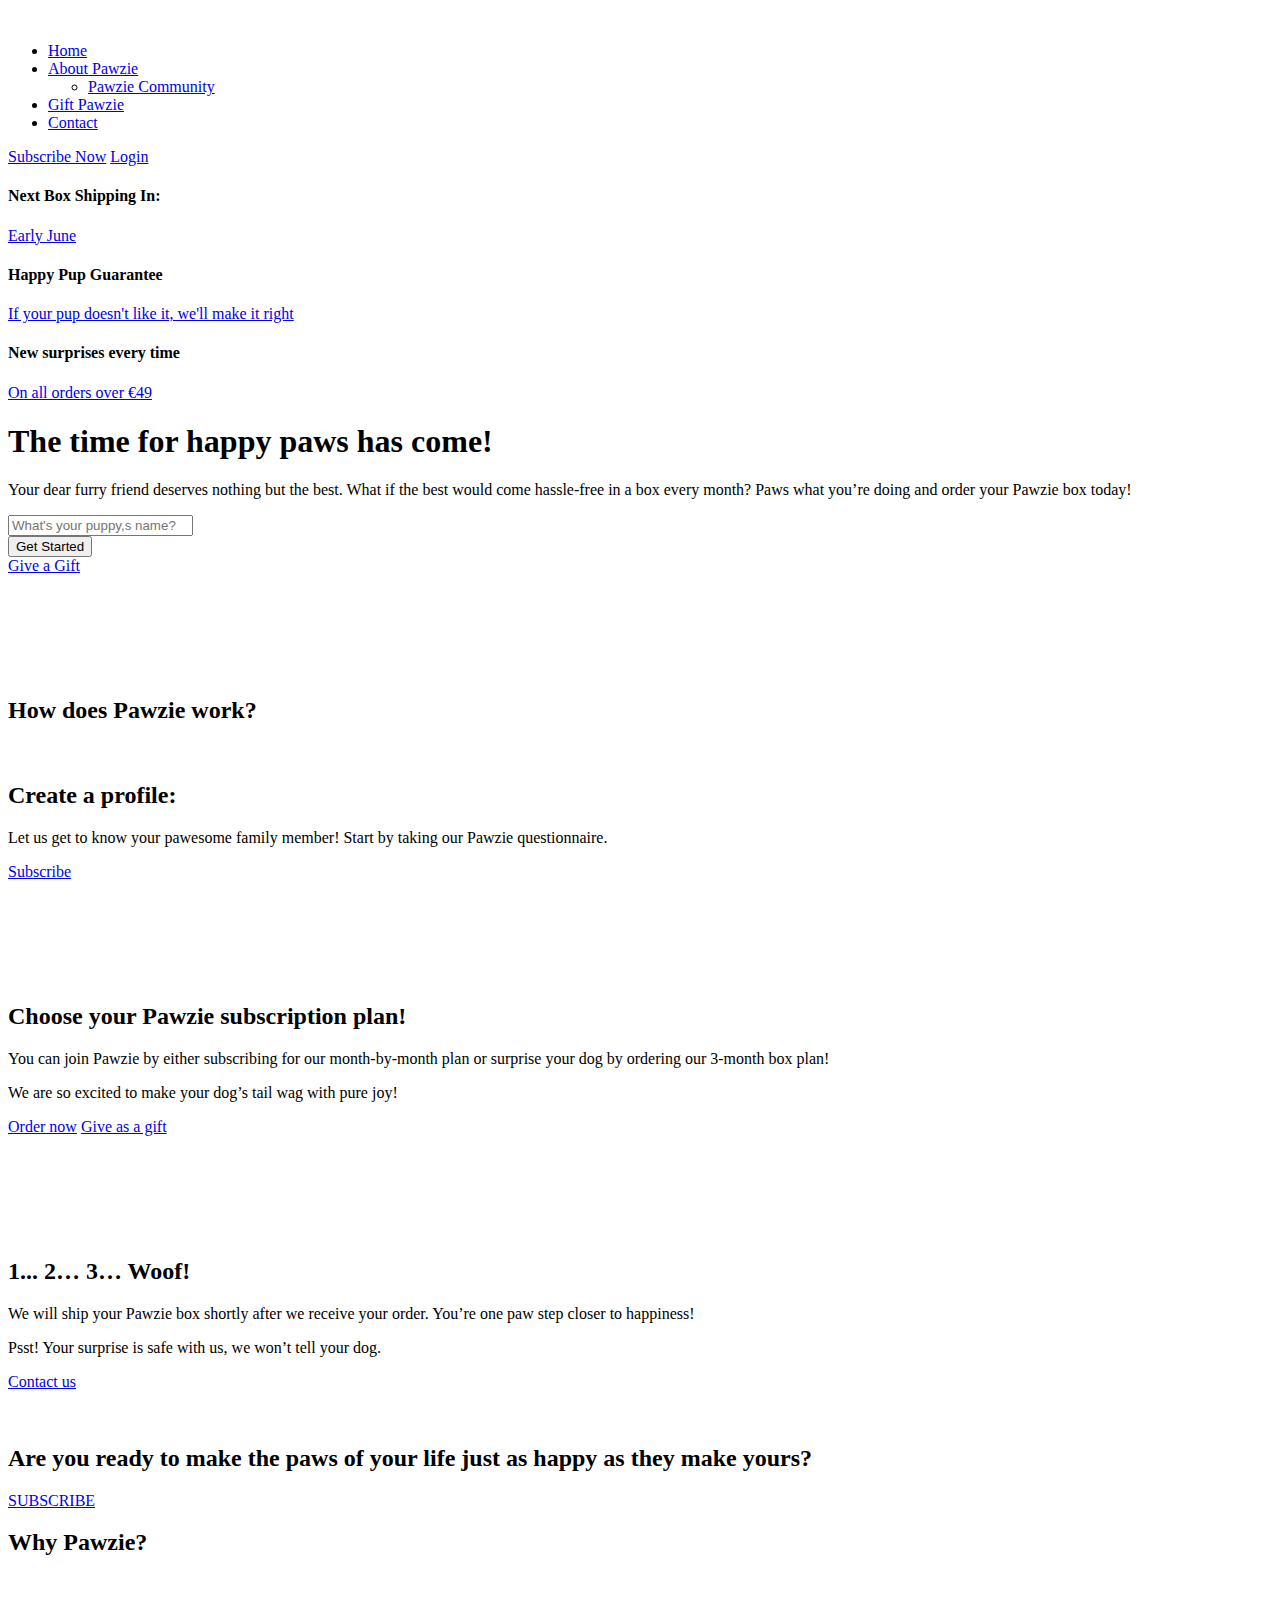
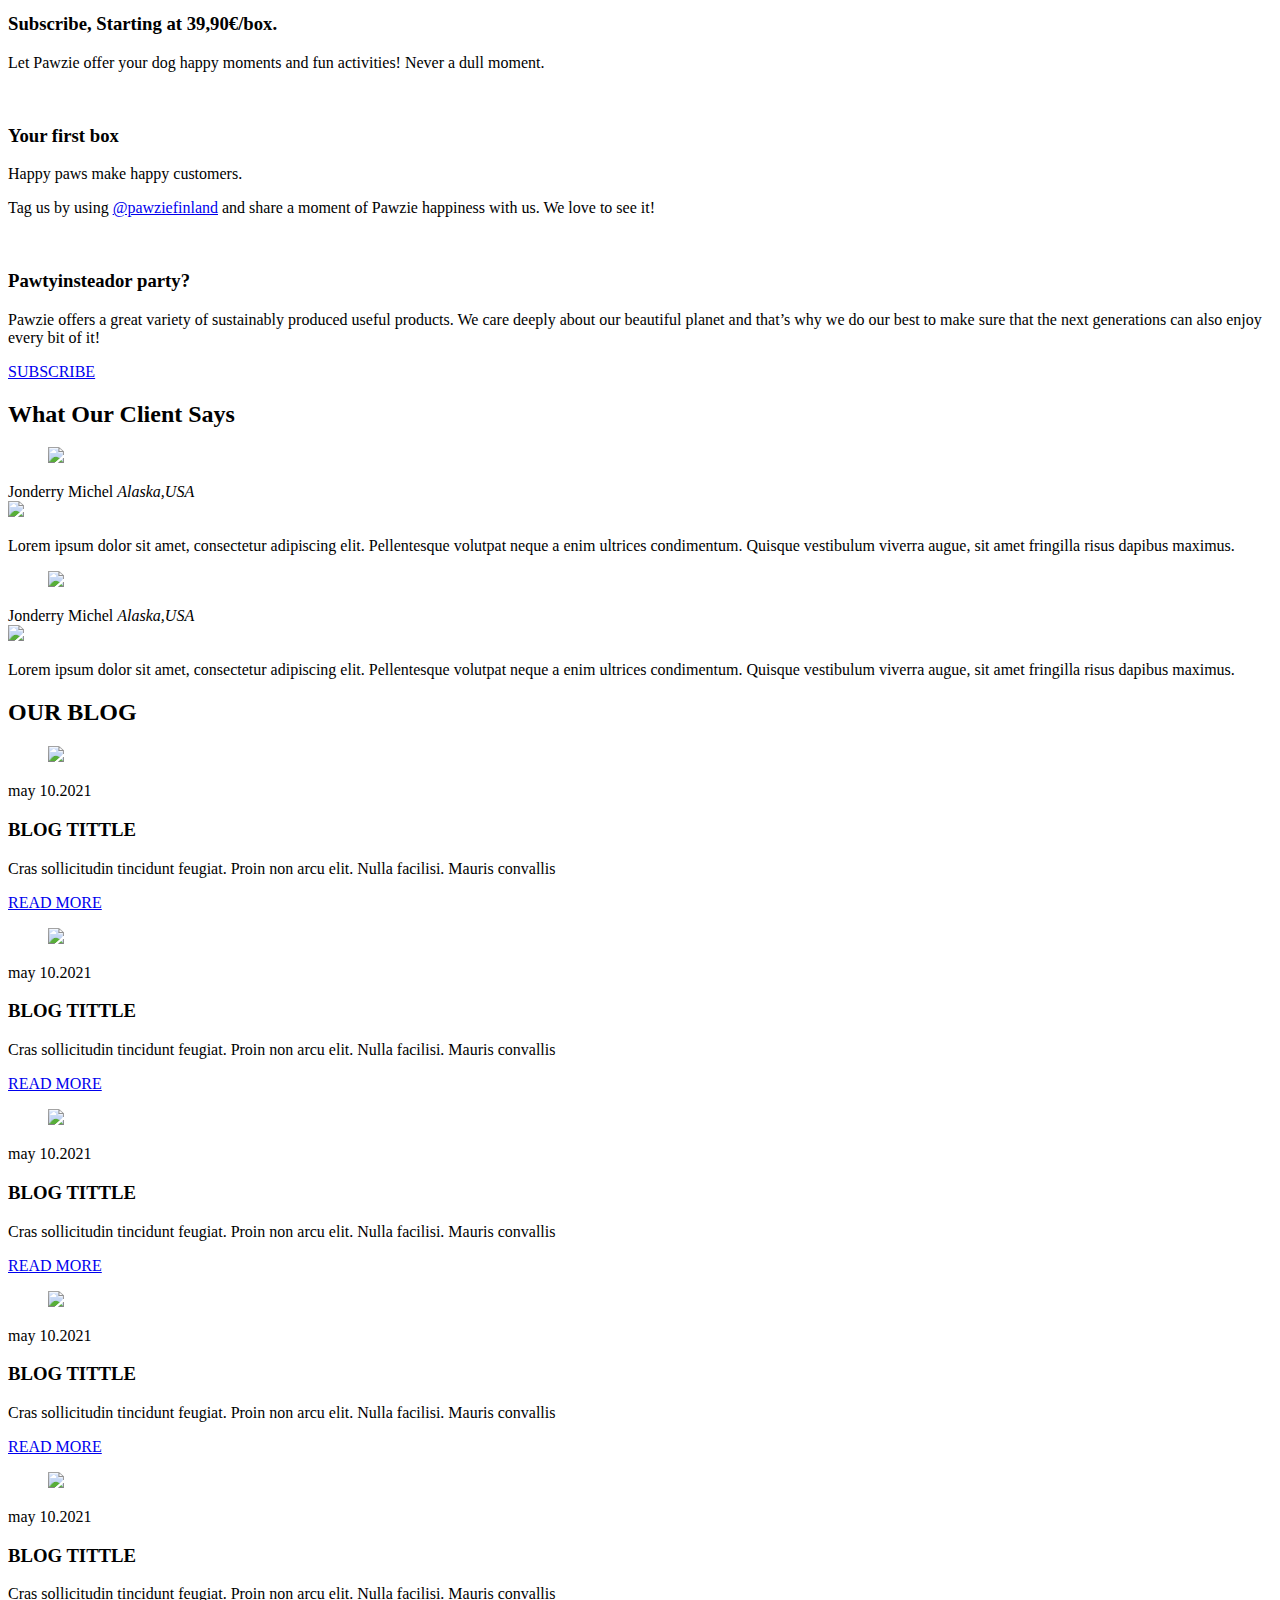
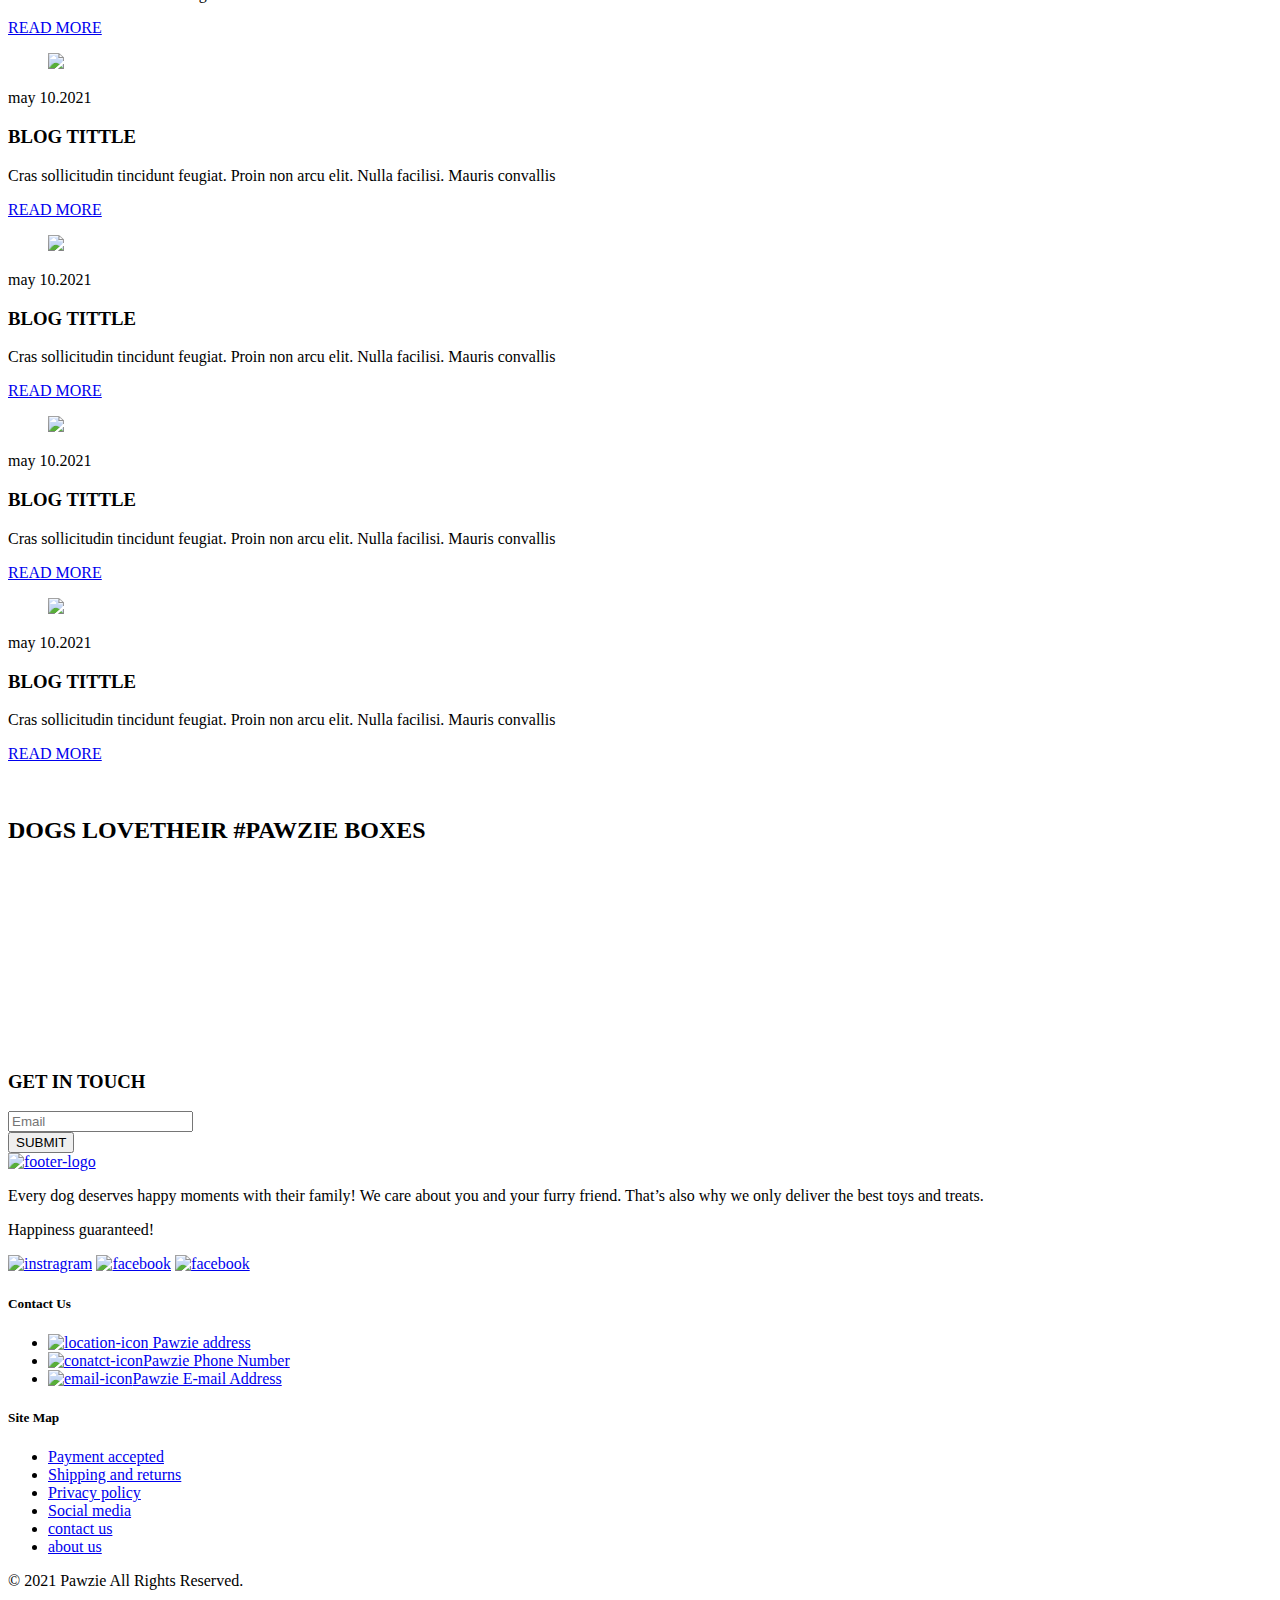
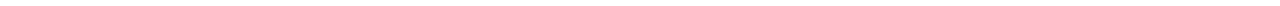
==== index.html @ 47628bfa "HTML" ====
<!DOCTYPE html>
<html lang="en">

<head>
    <meta charset="utf-8">
    <meta name="viewport" content="width=device-width, minimum-scale=1.0, maximum-scale=1.0, initial-scale=1.0, user-scalable=no">
    <meta name="format-detection" content="telephone=no">

    <title>Pawzie | Home</title>

    <link rel="preconnect" href="https://fonts.gstatic.com">
    <link rel="preconnect" href="https://fonts.gstatic.com">
    <link href="https://fonts.googleapis.com/css2?family=Roboto:wght@300;400;500;700&display=swap" rel="stylesheet">
    <link type="text/css" rel="stylesheet" href="css/slick.css">
    <link type="text/css" rel="stylesheet" href="css/slick-theme.css">
    <link type="text/css" rel="stylesheet" href="css/main.css">
</head>

<body>
    <main class="main-wrap">
        <!--  Beginning header section -->
        <header class="main-header-section">
            <div class="main-header-inner">
                <div class="common-wrap clear">
                    <div class="header-inner">
                        <div class="logo-wrap">
                            <div class="main-logo">
                                <a href="index.html" class="logo"><img src="img/main-logo@2x.png" alt=""></a>
                            </div>
                            <div class="phone-nav" id="phone-nav">
                                <div class="icon-left"></div>
                                <div class="icon-right"></div>
                            </div>
                        </div>
                        <div class="nav-wrap">
                            <div class="nav-inner">
                                <nav class="main-nav">
                                    <ul>
                                        <li><a href="index.html">Home</a></li>
                                        <li><a href="about.html">About Pawzie</a>
                                            <div class="sub-menu">
                                                <ul>
                                                    <li>
                                                        <a href="pawzie-community.html">Pawzie Community</a>
                                                    </li>
                                                </ul>
                                            </div>
                                        </li>
                                        <li><a href="gift-pawzie.html">Gift Pawzie</a></li>
                                        <li><a href="contact.html">Contact</a></li>
                                    </ul>
                                </nav>
                                <div class="nav-btn">
                                    <a href="subscribe.html" class="btn bg-capecod">Subscribe Now</a>
                                    <a href="subscribe.html" class="login">Login</a>
                                </div>
                            </div>
                        </div>
                    </div>
                </div>
            </div>
            <div class="header-bottom">
                <div class="common-wrap clear">
                    <div class="header-bottom-item-wrap">
                        <div class="header-bottom-item">
                            <h4>Next Box Shipping In:</h4>
                            <a href="#">Early June</a>
                        </div>
                        <div class="header-bottom-item">
                            <h4>Happy Pup Guarantee</h4>
                            <a href="#">If your pup doesn't like it, we'll make it right</a>
                        </div>
                        <div class="header-bottom-item">
                            <h4>New surprises every time</h4>
                            <a href="#">On all orders over €49</a>
                        </div>
                    </div>
                </div>
            </div>
        </header>
        <!-- //End header section -->

        <!-- Beginning main content section -->
        <section class="main-content-wrap">
            <section class="hero-wrap">
                <div class="common-wrap clear">
                    <div class="hero-inner">
                        <div class="hero-content left-to-right">
                            <h1>The time for happy paws has come! </h1>
                            <p>Your dear furry friend deserves nothing but the best. What if the best would come hassle-free in a box every month? Paws what you’re doing and order your Pawzie box today!</p>
                            <div class="checkout-details">
                                <div class="checkout-promo">
                                    <input type="email" placeholder="What's your puppy,s name?">
                                </div>
                                <div class="checkout-promo apply">
                                    <input type="submit" value="Get Started" class="btn bg-capecod">
                                </div>
                                <div class="give-gift-btn">
                                    <a href="product.html" class="btn bg-capecod">Give a Gift</a>
                                </div>
                            </div>
                        </div>
                        <div class="hero-thumb right-to-left delay">
                            <div class="animated-dog">
                                <figure>
                                    <img src="img/puppy_fixed.gif" alt="">
                                </figure>
                            </div>
                            <div class="dog-footprint ">
                                <img src="img/vector-smart-object@2x.png" alt="">
                            </div>
                        </div>
                    </div>
                </div>
            </section>

            <section class="pawzie-process-wrap">
                <div class="pawzie-process-item-wrap">
                    <div class="pawzie-process-item">
                        <div class="common-wrap clear">
                            <div class="works-dog-footprint">
                                <figure class="animated">
                                    <img src="img/vector-smart-object-copy@2x.png" alt="">
                                </figure>
                                <h2>How does Pawzie work?</h2>
                            </div>
                            <div class="pawzie-works-inner">
                                <div class="pawzie-works-thumb left-to-right delay">
                                    <div class="pawzie-works-animated-thumb">
                                        <figure>
                                            <img src="img/update.gif" alt="">
                                        </figure>
                                    </div>
                                </div>
                                <div class="pawzie-works-content right-to-left">
                                    <h2>Create a profile:</h2>
                                    <p>Let us get to know your pawesome family member! Start by taking our Pawzie questionnaire.</p>
                                    <div class="pawzie-works-btn">
                                        <a href="#" class="btn large bg-capecod">Subscribe</a>
                                    </div>
                                </div>
                            </div>
                            <div class="works-bottom-dog-footprint animated">
                                <figure>
                                    <img src="img/works-vector-smart-object@2x.png" alt="">
                                </figure>
                            </div>
                        </div>
                    </div>
                    <div class="pawzie-process-item">
                        <div class="common-wrap clear">
                            <div class="works-dog-footprint animated">
                                <figure>
                                    <img src="img/vector-smart-object-copy@2x.png" alt="">
                                </figure>
                            </div>
                            <div class="pawzie-works-inner">
                                <div class="pawzie-works-thumb right-to-left delay">
                                    <div class="pawzie-works-animated-thumb">
                                        <figure>
                                            <img src="img/puppy_tail.gif" alt="">
                                        </figure>
                                    </div>
                                </div>
                                <div class="pawzie-works-content left-to-right">
                                    <h2>Choose your Pawzie subscription plan!</h2>
                                    <p>You can join Pawzie by either subscribing for our month-by-month plan or surprise your dog by ordering our 3-month box plan!
                                    </p>
                                    <p> We are so excited to make your dog’s tail wag with pure joy!</p>
                                    <div class="pawzie-works-btn">
                                        <a href="#" class="btn large bg-capecod">Order now</a>
                                        <a href="#" class="btn large large-transparent">Give as a gift</a>
                                    </div>
                                </div>
                            </div>
                            <div class="works-bottom-dog-footprint animated">
                                <figure>
                                    <img src="img/works-vector-smart-object@2x.png" alt="">
                                </figure>
                            </div>
                        </div>
                    </div>
                    <div class="pawzie-process-item box-shipping">
                        <div class="common-wrap clear">
                            <div class="works-dog-footprint animated">
                                <figure>
                                    <img src="img/vector-smart-object-copy@2x.png" alt="">
                                </figure>
                            </div>
                            <div class="pawzie-works-inner">
                                <div class="pawzie-works-thumb left-to-right delay">
                                    <div class="pawzie-works-animated-thumb">
                                        <figure>
                                            <img src="img/puppy_jump-mail-box.gif" alt="">
                                        </figure>
                                    </div>
                                </div>
                                <div class="pawzie-works-content right-to-left">
                                    <h2>1... 2… 3… Woof!</h2>
                                    <p>We will ship your Pawzie box shortly after we receive your order. You’re one paw step closer to happiness! </p>
                                    <p>Psst! Your surprise is safe with us, we won’t tell your dog. </p>
                                    <div class="pawzie-works-btn">
                                        <a href="#" class="btn large bg-capecod">Contact us</a>
                                    </div>
                                </div>
                            </div>
                            <div class="works-bottom-dog-footprint animated">
                                <figure>
                                    <img src="img/vector-smart-object-copy-5@2x.png" alt="">
                                </figure>
                            </div>
                        </div>
                    </div>
                </div>
            </section>


            <!-- Beginning something section -->
            <section class="something-wrap" style="background-image: url(img/two-dog-bg.png)">
                <div class="common-wrap clear">
                    <div class="something-innar">
                        <h2 class="left-to-right">Are you ready to make the paws of your life just as happy as they make yours?</h2>
                        <div class="something-btn bottom-to-top delay">
                            <a href="#" class="btn large casablanca">SUBSCRIBE</a>
                        </div>
                    </div>
                </div>
            </section>
            <!-- End something section -->

            <!-- Beginning why-pawzie section -->
            <section class="why-pawzie-wrap">
                <div class="common-wrap clear">
                    <div class="why-pawzie-innar">
                        <h2>Why Pawzie?</h2>
                        <div class="why-pawzie-item-wrap">
                            <div class="why-pawzie-item left-to-right">
                                <div class="why-pawzie-item-thumb">
                                    <figure>
                                        <img src="svgs/dog-1.svg" alt="">
                                    </figure>
                                </div>
                                <div class="why-pawzie-item-content">
                                    <h3>Subscribe, Starting at 39,90€/box.</h3>
                                    <p>Let Pawzie offer your dog happy moments and fun activities! Never a dull moment. </p>
                                </div>
                            </div>
                            <div class="why-pawzie-item top-to-bottom delay">
                                <div class="why-pawzie-item-thumb">
                                    <figure>
                                        <img src="svgs/dog-2.svg" alt="">
                                    </figure>
                                </div>
                                <div class="why-pawzie-item-content">
                                    <h3>Your first box</h3>
                                    <p>Happy paws make happy customers. </p>
                                    <p>Tag us by using <a href="#">@pawziefinland</a> and share a moment of Pawzie happiness with us. We love to see it!</p>
                                </div>
                            </div>
                            <div class="why-pawzie-item right-to-left delay">
                                <div class="why-pawzie-item-thumb">
                                    <figure>
                                        <img src="svgs/dog-3.svg" alt="">
                                    </figure>
                                </div>
                                <div class="why-pawzie-item-content">
                                    <h3>Pawtyinsteador party? </h3>
                                    <p>Pawzie offers a great variety of sustainably produced useful products. We care deeply about our beautiful planet and that’s why we do our best to make sure that the next generations can also enjoy every bit of it!</p>
                                </div>
                            </div>
                        </div>
                        <div class="why-pawzie-btn">
                            <a href="#" class="btn large bg-capecod">SUBSCRIBE</a>
                        </div>
                    </div>
                </div>
            </section>
            <!-- End why-pawzie section -->

            <!-- Client Says -->
            <section class="our-client-says left-to-right">
                <div class="common-wrap clear">
                    <div class="our-client-says-info">
                        <h2>What Our Client Says</h2>
                        <div class="our-client-slider">
                            <div class="our-client-details">
                                <div class="our-client-details-thumb">
                                    <figure>
                                        <img src="img/jonderry.png">
                                    </figure>
                                    <div class="author">
                                        <span>Jonderry Michel</span>
                                        <dfn>Alaska,USA</dfn>
                                    </div>
                                </div>
                                <div class="our-client-rating">
                                    <img src="svgs/rating.svg">
                                    <p>Lorem ipsum dolor sit amet, consectetur adipiscing elit. Pellentesque volutpat neque a enim ultrices condimentum. Quisque vestibulum viverra augue, sit amet fringilla risus dapibus maximus.</p>
                                </div>
                            </div>
                            <div class="our-client-details">
                                <div class="our-client-details-thumb">
                                    <figure>
                                        <img src="img/jonderry.png">
                                    </figure>
                                    <div class="author">
                                        <span>Jonderry Michel</span>
                                        <dfn>Alaska,USA</dfn>
                                    </div>
                                </div>
                                <div class="our-client-rating">
                                    <img src="svgs/rating.svg">
                                    <p>Lorem ipsum dolor sit amet, consectetur adipiscing elit. Pellentesque volutpat neque a enim ultrices condimentum. Quisque vestibulum viverra augue, sit amet fringilla risus dapibus maximus.</p>
                                </div>
                            </div>
                        </div>

                    </div>
                </div>
            </section>
            <!-- Client Says -->

            <!-- Blog section -->
            <section class="blog-wrap right-to-left delay">
                <div class="common-wrap clear">
                    <div class="blog-inner">
                        <h2>OUR BLOG</h2>
                        <div class="blog-slider-wrap" id="blog-slider">
                            <div class="blog-item">
                                <div class="blog-thumb">
                                    <figure>
                                        <img src="img/blog.png">
                                    </figure>
                                    <div class="date-info">
                                        <span>may 10.2021</span>
                                    </div>
                                </div>
                                <div class="blog-content">
                                    <h3>BLOG TITTLE</h3>
                                    <p>Cras sollicitudin tincidunt feugiat. Proin non arcu elit. Nulla facilisi. Mauris convallis</p>
                                    <div class="read-btn">
                                        <a href="#" class=" btn bg-capecod">READ MORE</a>
                                    </div>
                                </div>
                            </div>
                            <div class="blog-item">
                                <div class="blog-thumb">
                                    <figure>
                                        <img src="img/blog.png">
                                    </figure>
                                    <div class="date-info">
                                        <span>may 10.2021</span>
                                    </div>
                                </div>
                                <div class="blog-content">
                                    <h3>BLOG TITTLE</h3>
                                    <p>Cras sollicitudin tincidunt feugiat. Proin non arcu elit. Nulla facilisi. Mauris convallis</p>
                                    <div class="read-btn">
                                        <a href="#" class=" btn bg-capecod">READ MORE</a>
                                    </div>
                                </div>
                            </div>
                            <div class="blog-item">
                                <div class="blog-thumb">
                                    <figure>
                                        <img src="img/blog.png">
                                    </figure>
                                    <div class="date-info">
                                        <span>may 10.2021</span>
                                    </div>
                                </div>
                                <div class="blog-content">
                                    <h3>BLOG TITTLE</h3>
                                    <p>Cras sollicitudin tincidunt feugiat. Proin non arcu elit. Nulla facilisi. Mauris convallis</p>
                                    <div class="read-btn">
                                        <a href="#" class=" btn bg-capecod">READ MORE</a>
                                    </div>
                                </div>
                            </div>
                            <div class="blog-item">
                                <div class="blog-thumb">
                                    <figure>
                                        <img src="img/blog.png">
                                    </figure>
                                    <div class="date-info">
                                        <span>may 10.2021</span>
                                    </div>
                                </div>
                                <div class="blog-content">
                                    <h3>BLOG TITTLE</h3>
                                    <p>Cras sollicitudin tincidunt feugiat. Proin non arcu elit. Nulla facilisi. Mauris convallis</p>
                                    <div class="read-btn">
                                        <a href="#" class=" btn bg-capecod">READ MORE</a>
                                    </div>
                                </div>
                            </div>
                            <div class="blog-item">
                                <div class="blog-thumb">
                                    <figure>
                                        <img src="img/blog.png">
                                    </figure>
                                    <div class="date-info">
                                        <span>may 10.2021</span>
                                    </div>
                                </div>
                                <div class="blog-content">
                                    <h3>BLOG TITTLE</h3>
                                    <p>Cras sollicitudin tincidunt feugiat. Proin non arcu elit. Nulla facilisi. Mauris convallis</p>
                                    <div class="read-btn">
                                        <a href="#" class=" btn bg-capecod">READ MORE</a>
                                    </div>
                                </div>
                            </div>
                            <div class="blog-item">
                                <div class="blog-thumb">
                                    <figure>
                                        <img src="img/blog.png">
                                    </figure>
                                    <div class="date-info">
                                        <span>may 10.2021</span>
                                    </div>
                                </div>
                                <div class="blog-content">
                                    <h3>BLOG TITTLE</h3>
                                    <p>Cras sollicitudin tincidunt feugiat. Proin non arcu elit. Nulla facilisi. Mauris convallis</p>
                                    <div class="read-btn">
                                        <a href="#" class=" btn bg-capecod">READ MORE</a>
                                    </div>
                                </div>
                            </div>
                            <div class="blog-item">
                                <div class="blog-thumb">
                                    <figure>
                                        <img src="img/blog.png">
                                    </figure>
                                    <div class="date-info">
                                        <span>may 10.2021</span>
                                    </div>
                                </div>
                                <div class="blog-content">
                                    <h3>BLOG TITTLE</h3>
                                    <p>Cras sollicitudin tincidunt feugiat. Proin non arcu elit. Nulla facilisi. Mauris convallis</p>
                                    <div class="read-btn">
                                        <a href="#" class=" btn bg-capecod">READ MORE</a>
                                    </div>
                                </div>
                            </div>
                            <div class="blog-item">
                                <div class="blog-thumb">
                                    <figure>
                                        <img src="img/blog.png">
                                    </figure>
                                    <div class="date-info">
                                        <span>may 10.2021</span>
                                    </div>
                                </div>
                                <div class="blog-content">
                                    <h3>BLOG TITTLE</h3>
                                    <p>Cras sollicitudin tincidunt feugiat. Proin non arcu elit. Nulla facilisi. Mauris convallis</p>
                                    <div class="read-btn">
                                        <a href="#" class=" btn bg-capecod">READ MORE</a>
                                    </div>
                                </div>
                            </div>
                            <div class="blog-item">
                                <div class="blog-thumb">
                                    <figure>
                                        <img src="img/blog.png">
                                    </figure>
                                    <div class="date-info">
                                        <span>may 10.2021</span>
                                    </div>
                                </div>
                                <div class="blog-content">
                                    <h3>BLOG TITTLE</h3>
                                    <p>Cras sollicitudin tincidunt feugiat. Proin non arcu elit. Nulla facilisi. Mauris convallis</p>
                                    <div class="read-btn">
                                        <a href="#" class=" btn bg-capecod">READ MORE</a>
                                    </div>
                                </div>
                            </div>
                        </div>
                    </div>
                </div>
            </section>
            <!-- Blog section -->

            <!-- Beginning pawzie-boxes section -->
            <section class="pawzie-boxes-wrap">
                <div class="pawzie-boxes-bg">
                    <figure>
                        <img src="img/boxes-bg@2x.png" alt="">
                    </figure>
                </div>
                <div class="common-wrap clear">
                    <div class="pawzie-boxes-innar">
                        <h2>DOGS LOVETHEIR #PAWZIE BOXES</h2>
                        <div class="pawzie-boxes-item-wrap">
                            <div class="pawzie-boxes-item">
                                <figure>
                                    <img src="img/pawzie-boxes-item-1@2x.jpg" alt="">
                                </figure>
                            </div>
                            <div class="pawzie-boxes-item">
                                <figure>
                                    <img src="img/pawzie-boxes-item-2@2x.jpg" alt="">
                                </figure>
                            </div>
                            <div class="pawzie-boxes-item">
                                <figure>
                                    <img src="img/pawzie-boxes-item-3@2x.jpg" alt="">
                                </figure>
                            </div>
                            <div class="pawzie-boxes-item">
                                <figure>
                                    <img src="img/pawzie-boxes-item-1@2x.jpg" alt="">
                                </figure>
                            </div>
                            <div class="pawzie-boxes-item">
                                <figure>
                                    <img src="img/pawzie-boxes-item-2@2x.jpg" alt="">
                                </figure>
                            </div>
                            <div class="pawzie-boxes-item">
                                <figure>
                                    <img src="img/pawzie-boxes-item-3@2x.jpg" alt="">
                                </figure>
                            </div>
                        </div>
                    </div>
                </div>
            </section>
            <!-- End pawzie-boxes section -->
        </section>
        <!-- //End main content section -->

        <!-- Beginning footer section-->
        <footer class="main-footer-section">
            <div class="get-in-touch-wrap">
                <div class="common-wrap clear">
                    <div class="get-in-touch-text">
                        <h3>GET IN TOUCH</h3>
                    </div>
                    <div class="get-in-touch-input-row">
                        <div class="get-in-touch-input">
                            <input type="email" placeholder="Email">
                        </div>
                        <div class="get-in-touch-input submit">
                            <input type="submit" class="btn bg-capecod" value="SUBMIT">
                        </div>
                    </div>
                </div>
            </div>
            <div class="common-wrap clear">
                <div class="main-footer-innar">
                    <div class="footer-widget-wrap">
                        <div class="footer-widget footer-widget-big left-to-right">
                            <div class="footer-logo">
                                <a href="index.html"><img src="img/footer-logo.png" alt="footer-logo"></a>
                            </div>
                            <div class="footer-widget-content">
                                <p>Every dog deserves happy moments with their family! We care about you and your furry friend. That’s also why we only deliver the best toys and treats. </p>
                                <p>Happiness guaranteed!</p>
                                
                                <div class="footer-social-icon">
                                    <a href="#"><img src="svgs/instragram-icon.svg" alt="instragram"></a>
                                    <a href="#"><img src="svgs/facebook-icon.svg" alt="facebook"></a>
                                    <a href="#"><img src="svgs/linked-in.svg" alt="facebook"></a>
                                </div>
                            </div>
                        </div>
                        <div class="footer-widget left-to-right">
                            <h5>Contact Us</h5>
                            <ul>
                                <li><a href="#"><img src="svgs/white-location-icon.svg" alt="location-icon"> Pawzie address</a></li>
                                <li><a href="#"><img src="svgs/white-contact-icon.svg" alt="conatct-icon">Pawzie Phone Number</a></li>
                                <li><a href="#"><img src="svgs/white-email-icon.svg" alt="email-icon">Pawzie E-mail Address</a></li>
                            </ul>
                        </div>
                        <div class="footer-widget site-map left-to-right">
                            <h5>Site Map</h5>
                            <ul>
                                <li>
                                    <a href="#">Payment accepted</a>
                                </li>
                                <li>
                                    <a href="#">Shipping and returns</a>
                                </li>
                                <li>
                                    <a href="#">Privacy policy</a>
                                </li>
                                <li>
                                    <a href="#">Social media</a>
                                </li>
                                <li>
                                    <a href="#">contact us</a>
                                </li>
                                <li>
                                    <a href="#">about us</a>
                                </li>
                            </ul>
                        </div>
                    </div>
                    <div class="footer-bottom">
                        <p>© 2021 Pawzie All Rights Reserved.</p>
                    </div>
                </div>
            </div>
        </footer>
        <!-- //End main footer section -->
    </main>
    <script type="text/javascript" src="js/jquery-3.5.1.min.js"></script>
    <script type="text/javascript" src="js/slick.min.js"></script>
    <script type="text/javascript" src="js/jquery.inview.min.js" defer></script>
    <script type="text/javascript" src="js/main.js" defer></script>
</body>

</html>
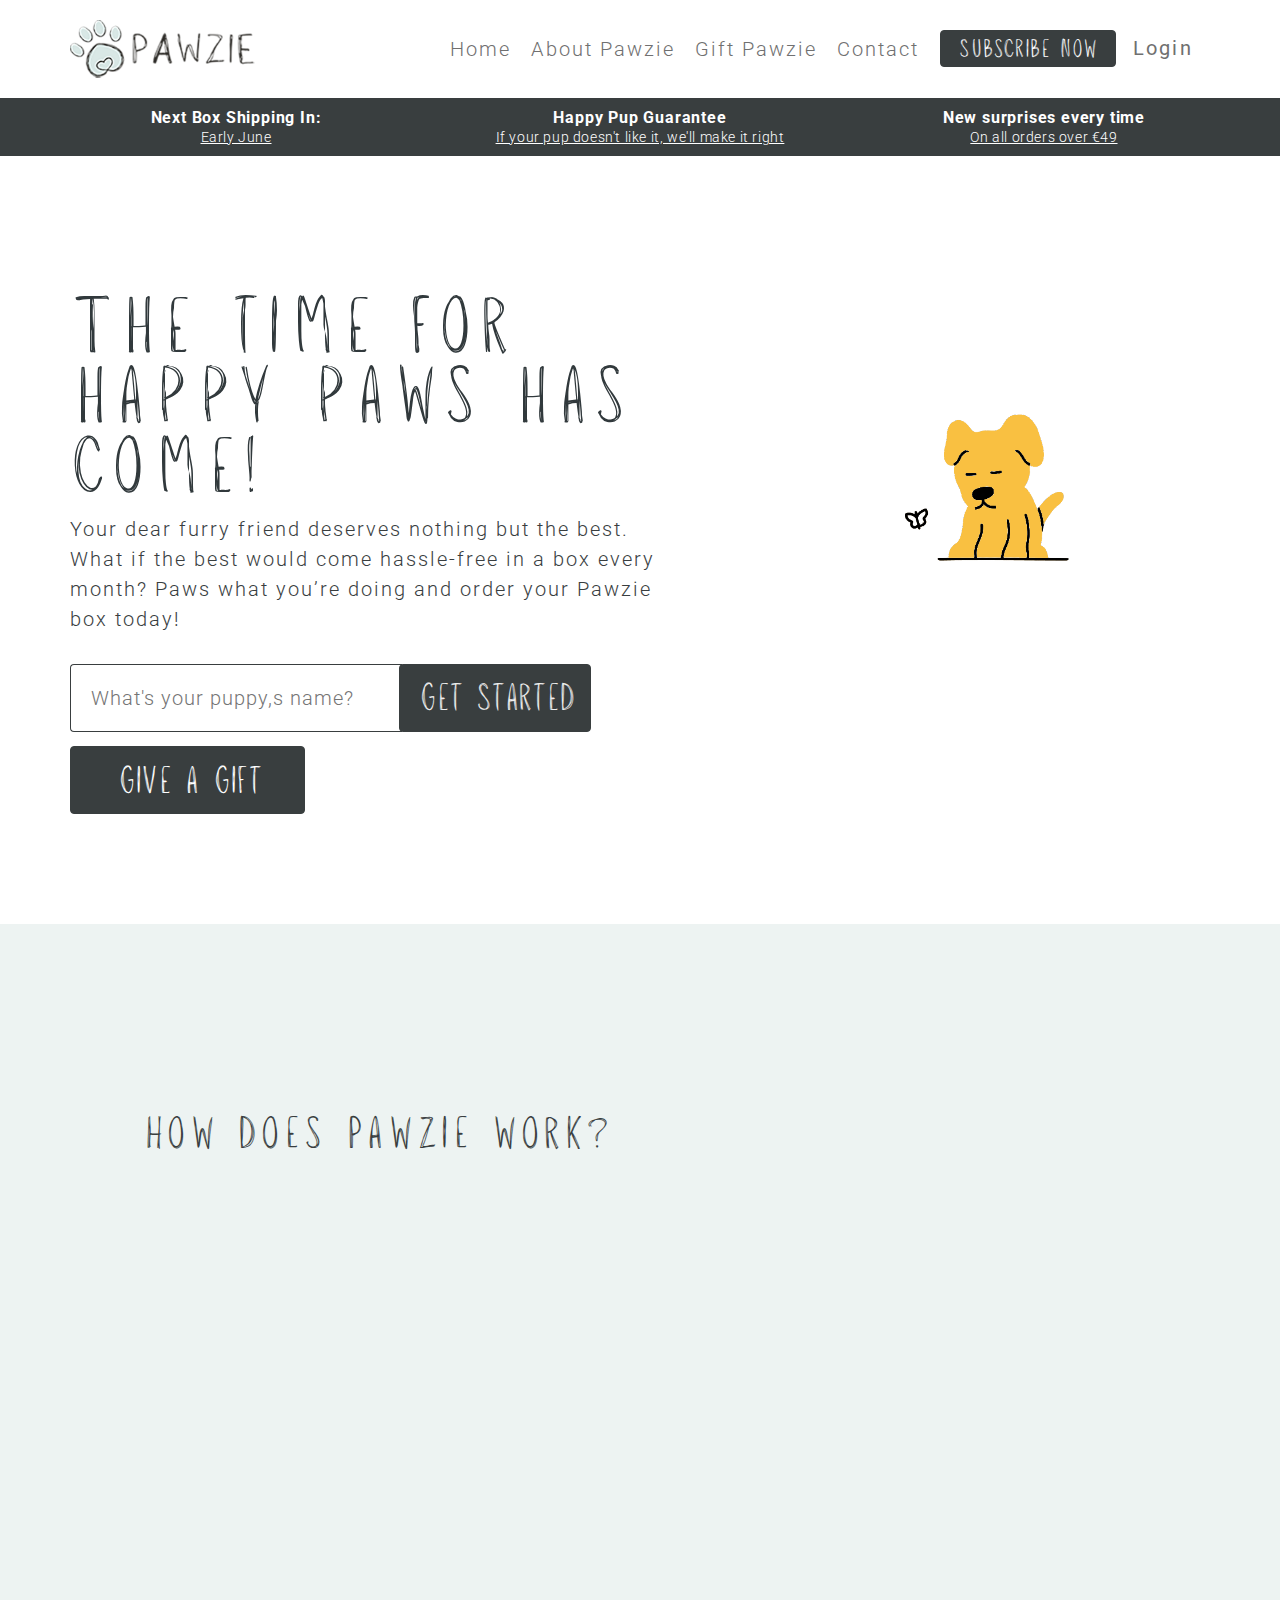
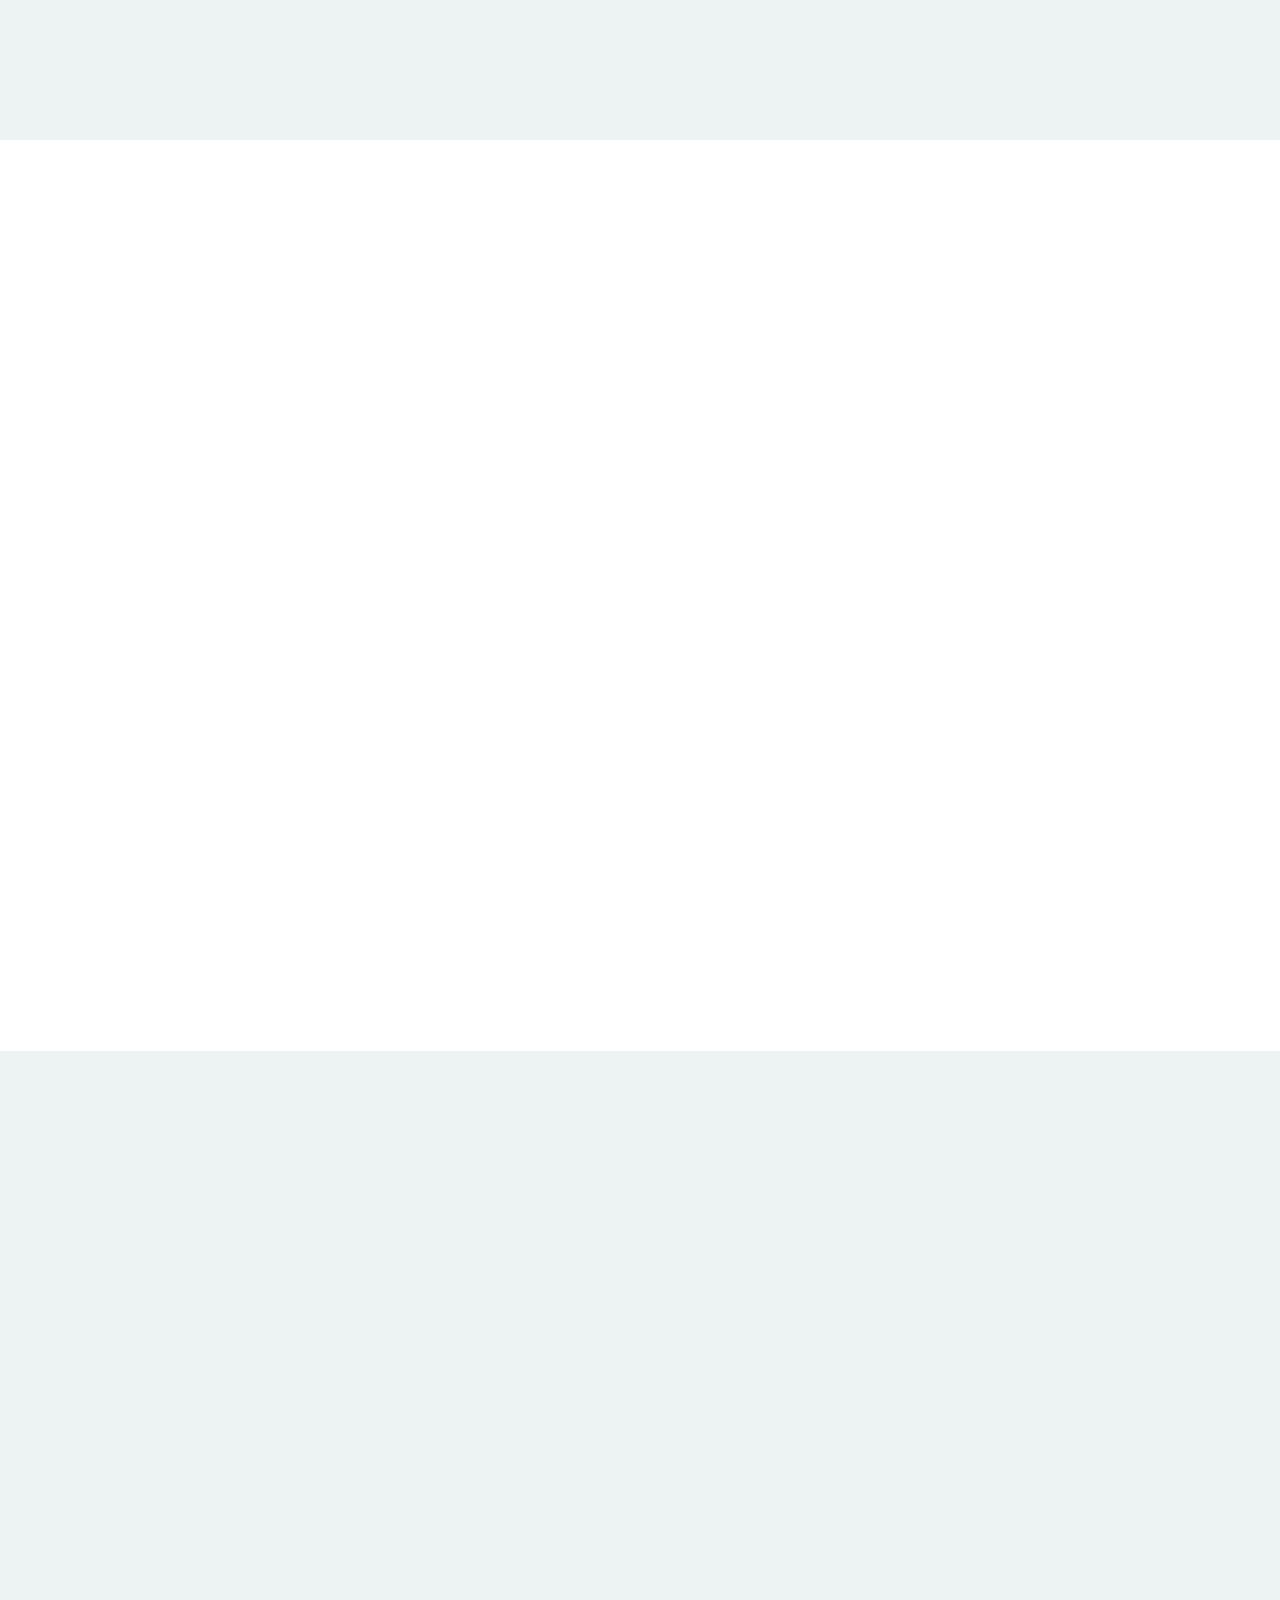
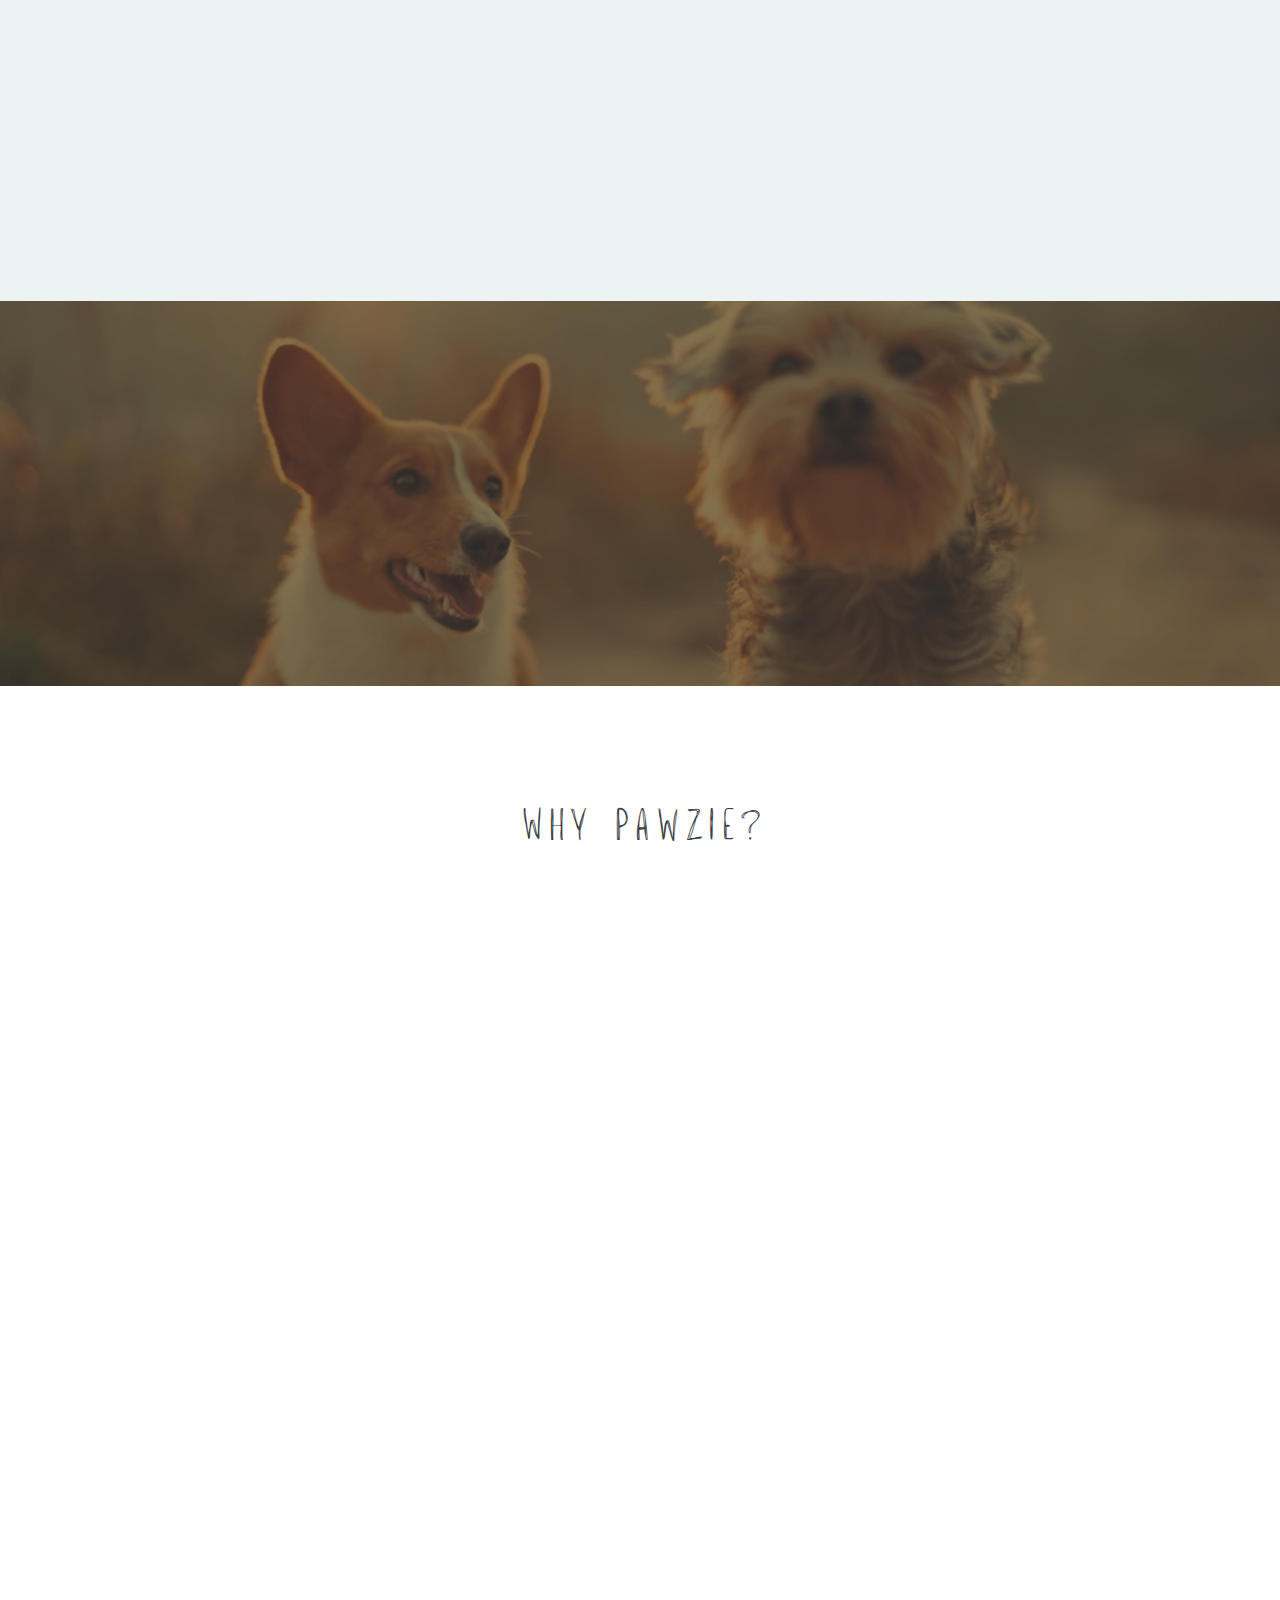
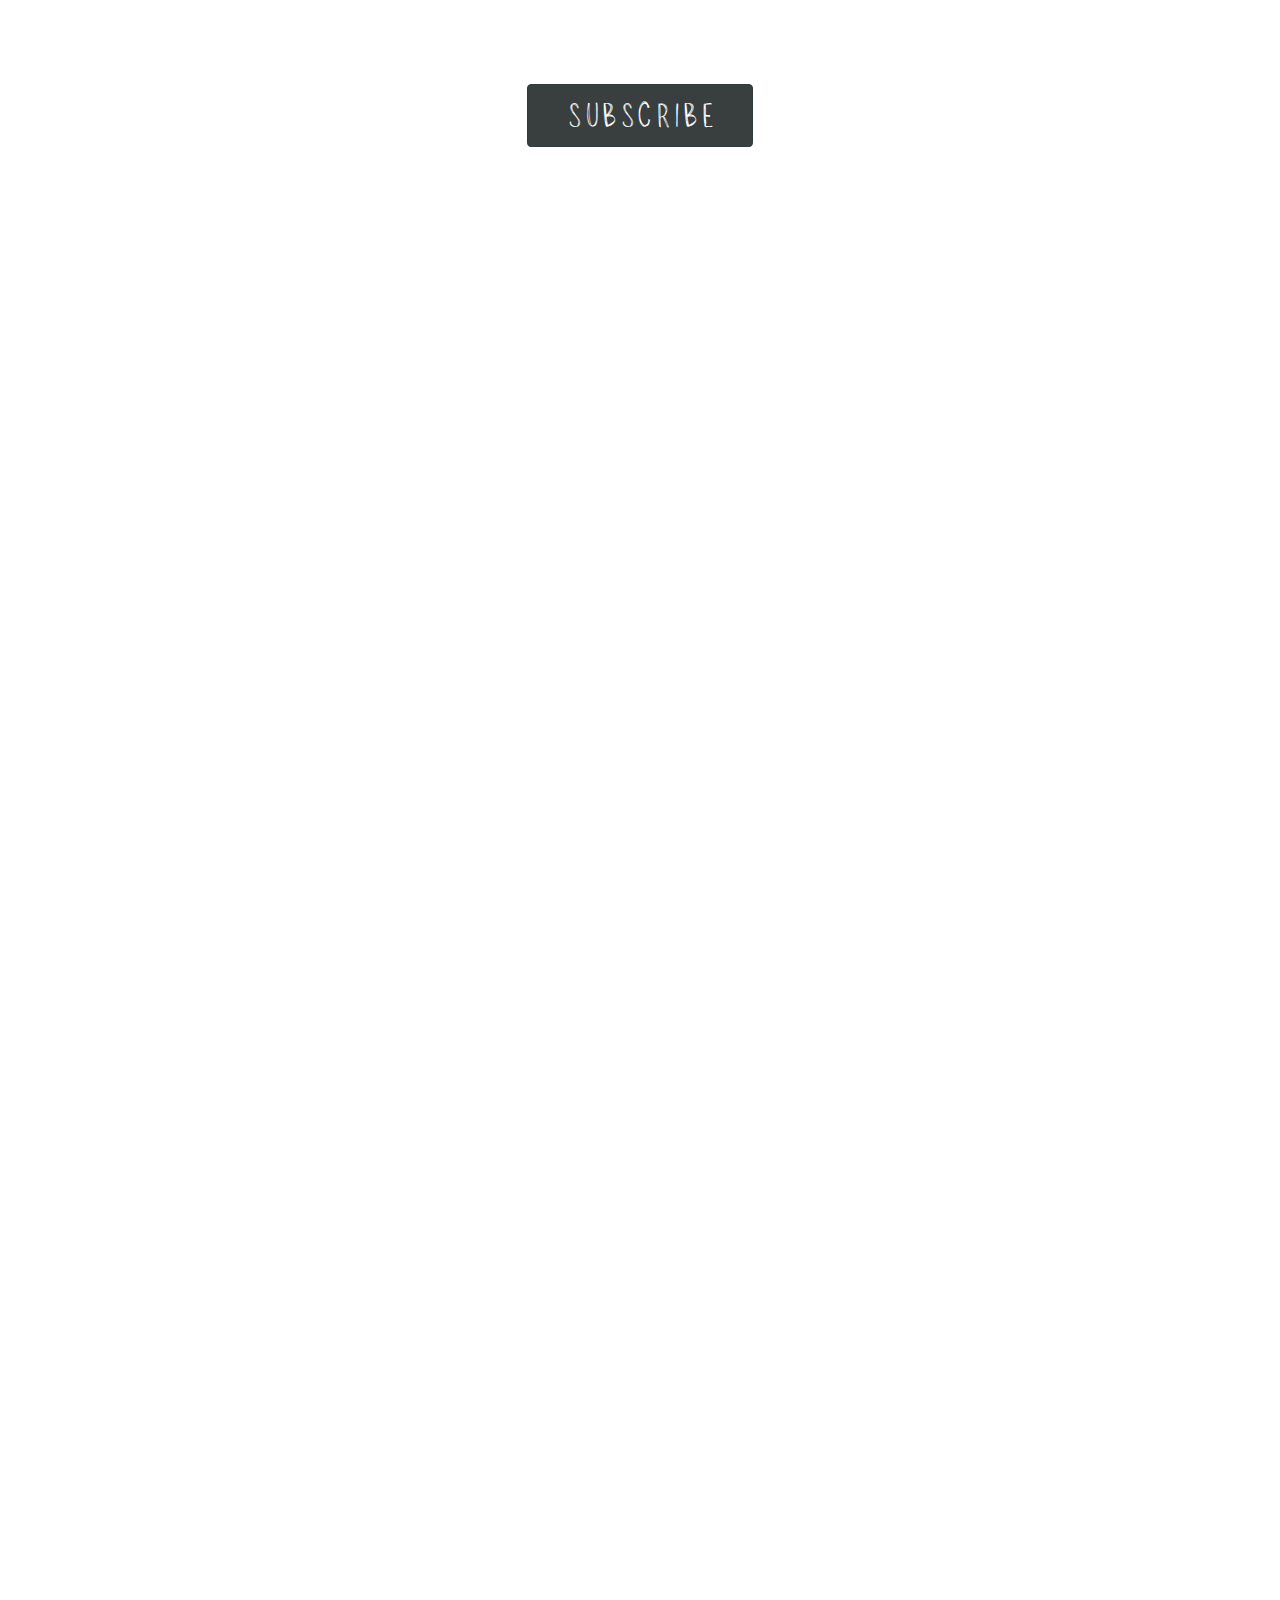
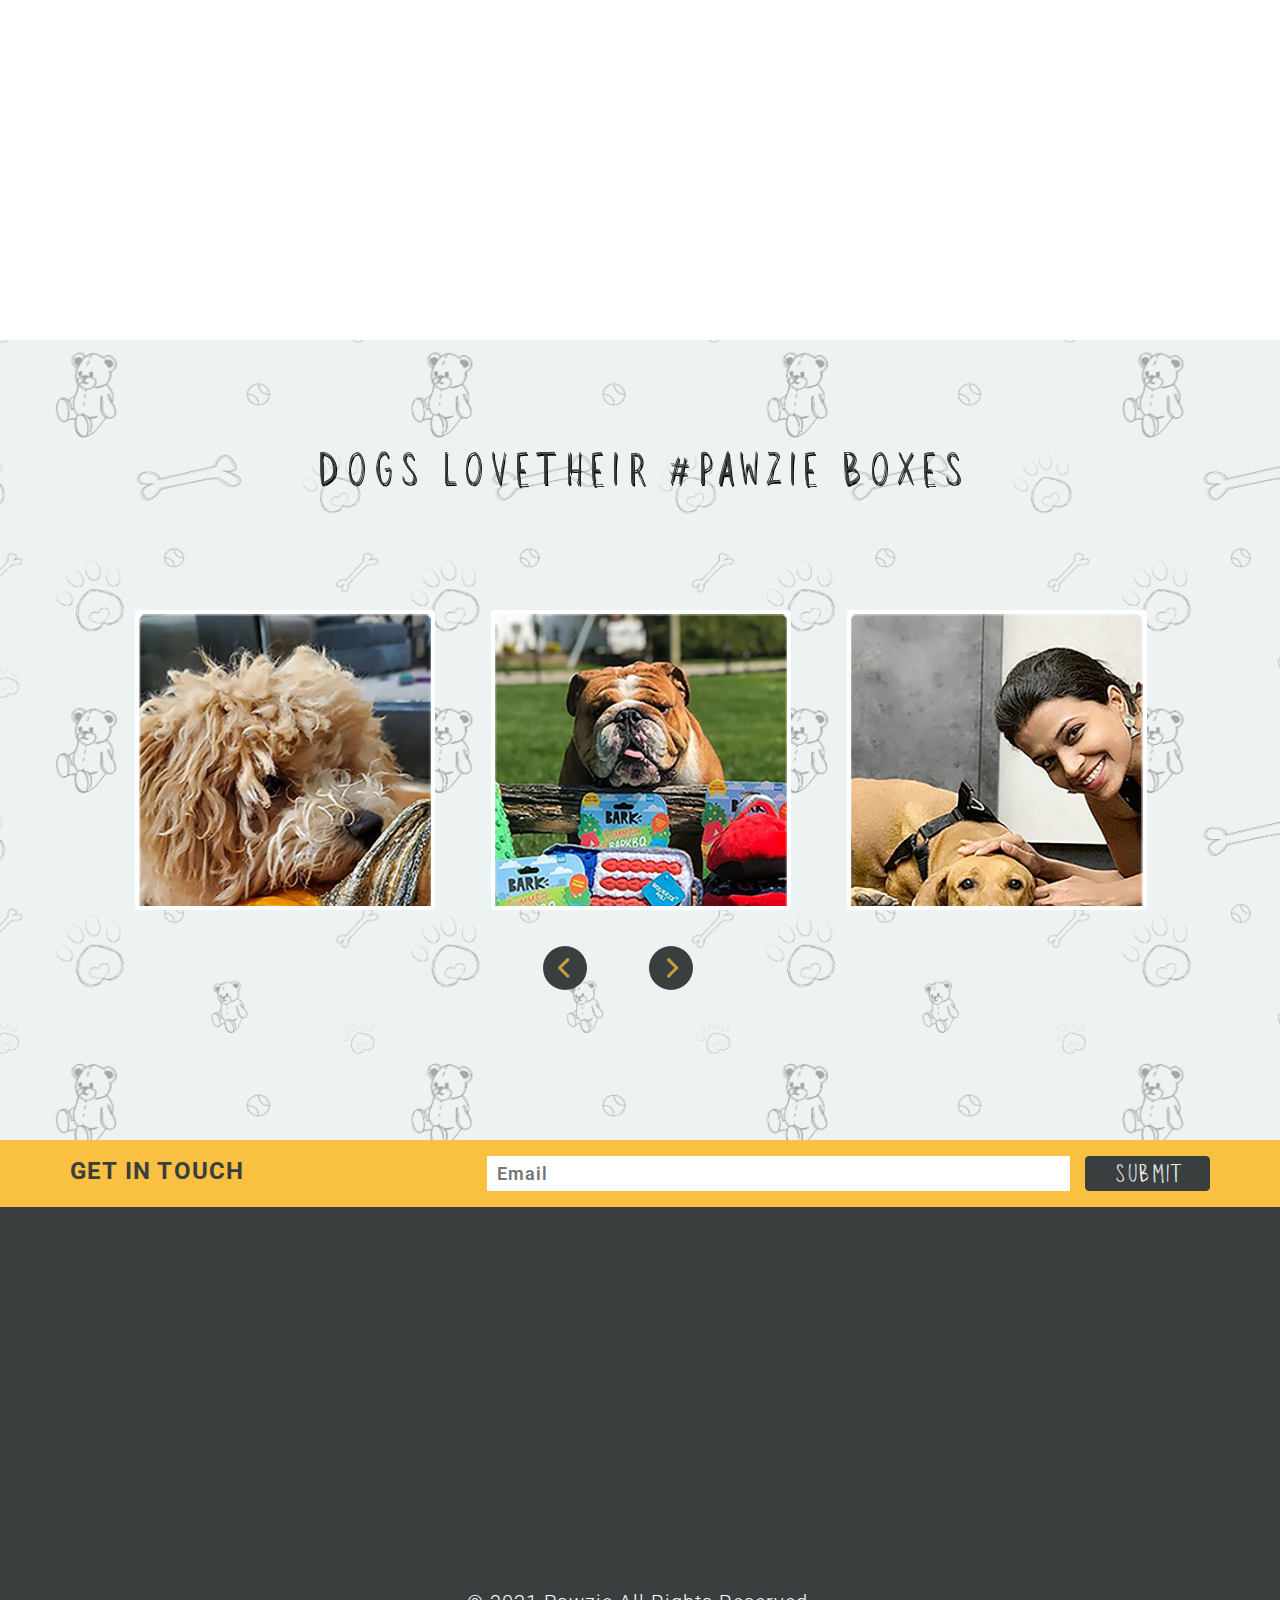
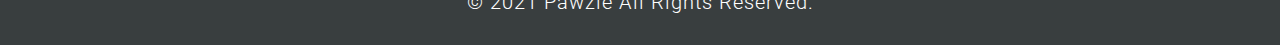
==== commit f02df43f: "html" ====
--- a/index.html
+++ b/index.html
@@ -561,7 +561,7 @@
                             <div class="footer-widget-content">
                                 <p>Every dog deserves happy moments with their family! We care about you and your furry friend. That’s also why we only deliver the best toys and treats. </p>
                                 <p>Happiness guaranteed!</p>
-                                
+
                                 <div class="footer-social-icon">
                                     <a href="#"><img src="svgs/instragram-icon.svg" alt="instragram"></a>
                                     <a href="#"><img src="svgs/facebook-icon.svg" alt="facebook"></a>
@@ -593,10 +593,10 @@
                                     <a href="#">Social media</a>
                                 </li>
                                 <li>
-                                    <a href="#">contact us</a>
+                                    <a href="contact.html">contact us</a>
                                 </li>
                                 <li>
-                                    <a href="#">about us</a>
+                                    <a href="about.html">about us</a>
                                 </li>
                             </ul>
                         </div>
--- a/css/main.css
+++ b/css/main.css
@@ -0,0 +1,1523 @@
+/* Typography */
+
+
+@font-face {
+    font-family: 'LouisvilleBold';
+    src: url('../fonts/LouisvilleBold.eot');
+    src: url('../fonts/LouisvilleBold.eot') format('embedded-opentype'),
+        url('../fonts/LouisvilleBold.woff2') format('woff2'),
+        url('../fonts/LouisvilleBold.woff') format('woff'),
+        url('../fonts/LouisvilleBold.ttf') format('truetype'),
+        url('../fonts/LouisvilleBold.svg#LouisvilleBold') format('svg');
+}
+
+
+/* // End typography */
+
+
+/*	Resets
+------	*/
+
+html, body, div, span, object, iframe, h1, h2, h3, h4, h5, h6, p, blockquote, pre, a, abbr, address, cite, code, del, dfn, em, img, ins, kbd, q, samp, small, strong, sub, sup, var, b, i, hr, dl, dt, dd, ol, ul, li, fieldset, form, label, legend, table, caption, tbody, tfoot, thead, tr, th, td, article, aside, canvas, details, figure, figcaption, hgroup, menu, footer, header, nav, section, summary, time, mark, audio, video {margin: 0; padding: 0; border: 0; }
+
+ul{list-style: none;}
+article, aside, canvas, figure, figure img, figcaption, hgroup, footer, header, nav, section, audio, video{display: block;}
+
+blockquote, q{quotes: none;}
+blockquote:before, blockquote:after,
+q:before, q:after{content: ''; content: none;}
+table{border-collapse: collapse; border-spacing: 0;}
+b, strong{font-weight: bold;}
+[type="checkbox"], [type="radio"]{box-sizing: border-box; padding: 0;}
+[type="search"]{-webkit-appearance: textfield; outline-offset: -2px;}
+[type="search"]::-webkit-search-decoration{-webkit-appearance: none;}
+::-webkit-file-upload-button{-webkit-appearance: button; font: inherit;}
+
+.clear:after{content:".";display:block;clear:both;visibility:hidden;line-height:0;height:0}
+a img{border:0; width: auto; height: auto; max-width: 100%; vertical-align: bottom; border-style: none;}
+a,input,select,textarea{outline:none;}
+img{width: auto; height: auto; max-width: 100%; vertical-align: bottom; border-style: none;}
+
+/* Selection colours (easy to forget) */
+img::selection{background: transparent;}
+img::-moz-selection{background: transparent;}
+a{text-decoration: none; display: inline-block;}
+
+input[type='number']{-moz-appearance:textfield;}
+input::-webkit-outer-spin-button,
+input::-webkit-inner-spin-button{-webkit-appearance: none;}
+input::-moz-focus-inner{border:0; padding: 0; }
+input:invalid,
+input:required{box-shadow: none;}
+input[type="search"]::-webkit-search-decoration,
+input[type="search"]::-webkit-search-cancel-button,
+input[type="search"]::-webkit-search-results-button,
+input[type="search"]::-webkit-search-results-decoration{display: none;}
+input:required { box-shadow:none; }
+input::-moz-focus-inner{box-shadow:0 0 0px transparent;}
+input[type="text"],input[type="email"],input[type="tel"],input[type="search"],input[type="number"],input[type="submit"],input[type="password"],select,textarea{-webkit-appearance:none;-moz-appearance:none;appearance:none;}
+
+/*		Default Layout
+-------------------------------------------------------------------------------
+*/
+
+/*
+
+Font property css
+
+font: font-style font-variant font-weight font-size/line-height font-family|caption|icon|menu|message-box|small-caption|status-bar|initial|inherit;
+
+*/
+
+body{background: rgb(255,255,255); -webkit-text-size-adjust: 100%; -moz-text-size-adjust:100%; -moz-osx-font-smoothing:grayscale;-webkit-font-smoothing:antialiased; overflow-x: hidden; overflow-y:auto; font-size: 20px; line-height: 30px; letter-spacing: 2px; color: #393e3f; font-family: 'Roboto', sans-serif; font-weight: 300;}
+
+*{-webkit-box-sizing: border-box;-moz-box-sizing:border-box; box-sizing: border-box;}
+
+/* Global style */
+h1, h2, h3, h4, h5, h6{font-family: 'LouisvilleBold'; font-weight: normal; }
+h1{font-size: 70px; line-height: 70px; letter-spacing: 11px; color: #31393c;}
+h2{font-size: 40px; line-height: 40px; letter-spacing: 6px; color: #393e3f;}
+h3{font-size: 26px; line-height: 26px; letter-spacing: 2.6px; color: #000000;}
+p{}
+span{}
+dfn, address, em{font-style: normal;}
+label, input[type="submit"]{cursor: pointer;}
+button:focus{outline: none;}
+.btn{-webkit-transition: all .4s ease-in-out; -moz-transition: all .4s ease-in-out; transition: all .4s ease-in-out; font-family: 'LouisvilleBold'; font-weight: normal;}
+.btn.large{min-width: 226px; height: 63px; line-height: 63px; border: 1.5px solid #313a3c; border-radius: 4.1px; text-align: center;  color: #ffffff; font-size: 30px; letter-spacing: 3px;}
+.btn.large:hover{background-color: transparent; color: #313a3c;}
+.btn.large-transparent{background-color: transparent !important; color: #313a3c !important;}
+.btn.large-transparent:hover{background-color: #313a3c !important; color: #ffffff !important;}
+.btn.casablanca{background-color: #f9c041 !important; border: 1.5px solid #f9c041 !important; color: #ffffff !important;}
+.btn.casablanca:hover{background-color: transparent !important; color: #f9c041 !important;}
+
+.bg-capecod{background-color: #393E3F; border: 1.6px solid #393E3F; color: #ffffff; border-radius: 4px;}
+.bg-capecod:hover{background-color: transparent; color: #393e3f;}
+
+.mobi{display: none;}
+.desk{display: block;}
+
+.common-wrap, .large-container, .md-container, .ex-md-container{max-width: 1080px; margin: 0 auto; clear: both; padding: 0 20px;}
+.common-wrap .common-wrap, .common-wrap .large-container, .common-wrap .md-container, .common-wrap .ex-md-container{padding: 0;}
+.large-container{max-width:1330px;}
+.common-wrap .large-container{max-width:1290px;}
+.md-container{max-width: 1180px;}
+.common-wrap .md-container{max-width: 1140px;}
+.ex-md-container{max-width: 1040px;}
+.common-wrap .ex-md-container{max-width: 1000px;}
+
+.centerY { position: absolute; left: 0; right: 0; text-align: center; top: 50%; width: 100%; -webkit-transform: translateY(-50%); -moz-transform: translateY(-50%); transform: translateY(-50%); color: #ffffff; }
+
+.bg-albescent-white{background-color: #F4E7D0 !important;}
+.bg-mystic{background-color: #D9E8E6 !important;}
+
+
+
+/* Flex style */
+.flex-box{display: -webkit-flex; display: -webkit-box; display: -moz-box; display: -ms-flexbox; display: flex; -webkit-flex-flow: row wrap; flex-flow: row wrap; -webkit-box-pack: justify; -moz-box-pack: justify; -ms-flex-pack: justify; -webkit-justify-content: space-between; justify-content: space-between;}
+.flex-horizontal-align{-webkit-box-pack: center; -moz-box-pack: center; -ms-flex-pack: center; -webkit-justify-content: center; justify-content: center;}
+.flex-vertical-align{-webkit-box-align: center; align-items: center;}
+.flex-bottom-align{-webkit-box-align: flex-end; align-items: flex-end;}
+.flex-content-align{-webkit-align-content: center; -moz-align-content: center; align-content: center;}
+.order-1{-webkit-order: 1; -moz-order: 1; -ms-order: 1; order: 1;}
+.order-2{-webkit-order: 2; -moz-order: 2; -ms-order: 2; order: 2;}
+.flex{display: -webkit-flex; display: -moz-flex; display: -ms-flex; display: -o-flex; display: flex;}
+/* End Flex style */
+
+section, footer, header{float: left; width: 100%; position: relative;}
+
+body,html{height: 100%;}
+.main-wrap{min-height: 100%; overflow: hidden; position: relative; overflow-x: hidden;}
+
+.main-header-section{float: left; width: 100%; position: fixed; top: 0; left: 0; transition: all 0.4s ease; z-index: 9; background-color: #ffffff;}
+.main-header-inner{ padding: 20px 0; transition: all 0.4s ease;}
+.main-header-section.sticky .main-header-inner{padding: 15px 0;}
+.main-header-section .common-wrap {max-width: 1180px;}
+.header-inner{float: left; width: 100%; display: -webkit-flex; display: -moz-flex; display: -ms-flex; display: -o-flex; display: flex; flex-flow: row wrap; align-items: center;}
+.logo-wrap{float: left; width: 185px; position: relative; transition: all 0.4s ease;}
+.main-header-section.sticky .main-header-inner .logo-wrap{width: 150px;}
+.nav-wrap{float: left; width: calc(100% - 185px); transition: all 0.4s ease;}
+.main-header-section.sticky .main-header-inner .nav-wrap{width: calc(100% - 150px);}
+.main-nav{float: left; width: 100%;}
+.nav-inner{float: right; width: 100%; max-width: 770px; display: -webkit-flex; display: -moz-flex; display: -ms-flex; display: -o-flex; display: flex; flex-flow: row wrap; align-items: center;}
+.main-nav ul li {float: left; margin: 0 2%; position: relative;}
+.main-nav ul li a{font-size: 20px; line-height: 44px; color: #707070; transition: 0.3s;}
+.main-nav ul li a:hover{font-weight: 700;}
+.hasNavShow a{font-weight: 700;}
+.main-nav { float: left; width: calc(100% - 270px); }
+.nav-btn{float: left; width: 270px;}
+.nav-btn a{width: 35%; height: 37px; text-align: center; line-height: 37px; font-size: 20px; letter-spacing: 2.2px; float: left;}
+.nav-btn a.btn.bg-capecod{width: 65%; height: 37px; text-align: center; line-height: 37px; font-size: 22px; letter-spacing: 2.2px; }
+.nav-btn a.login{color: #707070; font-weight: 400;}
+
+.sub-menu{float: left; width: 220px; position: absolute; top: 44px; left: 0; background-color: #A0BBB8; padding: 10px 15px; display: none;}
+.hasNavShow.sub-menu{top: 40px; transition: 0.3s ease;}
+.sub-menu ul li{margin: 0;}
+.sub-menu ul li a{font-size: 20px; line-height: 24px; letter-spacing: 1px; color: #ffffff; font-weight: 700;}
+.hasSubNav em{width: 20px; height: 20px; position: absolute; margin-left: 14px; top: 4px; left: auto;}
+.hasSubNav em:before, .hasSubNav em:after{content: ''; width: 20px; height: 2px; position: absolute; top: 12px; left: 0; background-color: #707070;}
+.hasSubNav em:after{transform: rotate(90deg); transition: 0.5s ease;}
+.hasSubNav.sub-active em:after{transform: rotate(360deg);}
+
+
+
+.header-bottom{float: left; width: 100%; background-color: #393E3F; padding: 10px 0;}
+.header-bottom .common-wrap{max-width: 1140px;}
+.header-bottom-item-wrap{float: left; width: 100%;}
+.header-bottom-item{float: left; width: 26.5456%; text-align: center; margin: 0 5.09%;}
+.header-bottom-item:nth-child(3n+1){margin-left: 0;}
+.header-bottom-item:nth-child(3n+3){margin-right: 0;}
+.header-bottom-item h4{font-size: 16px; line-height: 19px; letter-spacing: 0.8px; color: #FFFFFF; font-family: 'Roboto', sans-serif; font-weight: 700;}
+.header-bottom-item a{font-size: 14px; line-height: 17px; letter-spacing: 0.6px; color: #FFFFFF; text-decoration: underline; margin-top: 2px; display: block;}
+
+.phone-nav { position: absolute; top: 50%; right: 0; width: 24px; height: 24px; transform: translateY(-50%); cursor: pointer; display: none;}
+.phone-nav .icon-left{transition-duration: 0.5s; position: absolute; height: 3px; width: 12px; top: 10px; background-color: #212121;}
+.phone-nav .icon-left:before{transition-duration: 0.5s; position: absolute; width: 12px; height: 3px; background-color: #212121; content: ""; top: -8px;}
+.phone-nav .icon-left:after{transition-duration: 0.5s; position: absolute; width: 12px; height: 3px; background-color: #212121; content: ""; top: 8px;}
+.phone-nav .icon-left:hover{cursor: pointer;}
+.phone-nav .icon-right{transition-duration: 0.5s; position: absolute; height: 3px; width: 12px; top: 10px; background-color: #212121; left: 12px;}
+.phone-nav .icon-right:before{transition-duration: 0.5s; position: absolute; width: 12px; height: 3px; background-color: #212121; content: ""; top: -8px;}
+.phone-nav .icon-right:after{transition-duration: 0.5s; position: absolute; width: 12px; height: 3px; background-color: #212121; content: ""; top: 8px;}
+.navShown .icon-left{transition-duration: 0.5s; background: transparent;}
+.navShown .icon-left:before{transform: rotateZ(45deg) scaleX(1.4) translate(2px, 1px);}
+.navShown .icon-left:after{transform: rotateZ(-45deg) scaleX(1.4) translate(2px, -2px);}
+.navShown .icon-right{transition-duration: 0.5s; background: transparent;}
+.navShown .icon-right:before{transform: rotateZ(-45deg) scaleX(1.4) translate(-2px, 1px);}
+.navShown .icon-right:after{transform: rotateZ(45deg) scaleX(1.4) translate(-2px, -2px);}
+
+/* Start Home Style */
+
+.hero-wrap{padding-top: 292px; padding-bottom: 100px; }
+.hero-wrap .common-wrap {max-width: 1180px;}
+.hero-inner{float: left; width: 100%;}
+.hero-content{float: left; width: 53.847%;}
+.hero-content h1{padding-right: 30px;}
+.hero-content p{margin-top: 12px;}
+.hero-btn{float: left; width: 100%; margin-top: 48px;}
+.hero-thumb{float: right; width: 40.2%; margin-top: 21px;}
+.dog-footprint{float: left; width: 47%; margin-left: 23px; margin-top: -12px; position: relative; opacity: 0; visibility: hidden; transition: 0.7s ease; transition-delay: 300ms;}
+.dog-footprint.is-inview{opacity: 1; visibility: visible; transition: 0.7s ease; transition-delay: 300ms;}
+.animated{opacity: 0; visibility: hidden; transition: 0.7s ease;}
+.animated.is-inview{opacity: 1; visibility: visible; transition: 0.7s ease;}
+
+.hero-content .checkout-details{max-width: 524px}
+.hero-content .checkout-promo{width: calc(100% - 192px); margin-top: 20px;}
+.hero-content .checkout-promo input{height: 68px; font-family: 'Roboto', sans-serif; font-weight: 300; letter-spacing: 0; padding-left: 20px;}
+.hero-content .checkout-promo.apply{width: 192px}
+.hero-content .checkout-promo.apply input{width: 100%; font-family: 'LouisvilleBold'; line-height: 60px; font-size: 33px;}
+.give-gift-btn{float: left; width: 100%; margin-top: 14px;}
+.give-gift-btn a{min-width: 235px; height: 68px; line-height: 68px; font-size: 33px; font-family: 'LouisvilleBold'; text-align: center;}
+
+
+.works-dog-footprint .animated{transition-delay: 500ms;}
+.works-bottom-dog-footprint.animated{transition-delay: 500ms;}
+.works-dog-footprint.animated{transition-delay: 900ms;}
+.works-bottom-dog-footprint{transition-delay: 500ms;}
+.works-dog-footprint.animated{transition-delay: 900ms;}
+.works-bottom-dog-footprint.animated{transition-delay: 500ms;}
+
+.pawzie-process-wrap{float: left; width: 100%; background-color: #edf3f2;}
+.pawzie-process-item-wrap{float: left; width: 100%; display: -webkit-flex; display: -moz-flex; display: -ms-flex; display: -o-flex; display: flex; flex-flow: row wrap;}
+.works-dog-footprint{float: left; width: 100%;}
+.works-dog-footprint figure { max-width: 280px; margin: 0 auto; padding-left: 52px; }
+.works-dog-footprint h2{padding-left: 20px; margin-top: 10px;}
+.pawzie-works-inner{float: left; width: 100%; margin-top: 48px; display: -webkit-flex; display: -moz-flex; display: -ms-flex; display: -o-flex; display: flex; flex-flow: row wrap; justify-content: space-between; align-items: center;}
+.pawzie-works-thumb{float: left; width: 45.5%}
+.pawzie-works-animated-thumb{float: left; width: 100%;}
+.pawzie-works-content{float: left; width: 48%;}
+.pawzie-works-content p{margin-top: 16px;}
+.pawzie-works-btn{float: left; width: 100%; margin-top: 72px;}
+.works-bottom-dog-footprint { float: right; width: 72%; }
+.works-bottom-dog-footprint figure{max-width: 246px; margin: 0 auto;}
+.pawzie-process-item{float: left; width: 100%; padding: 27px 0 21px;}
+.pawzie-process-item:nth-child(even){background-color: #ffffff;}
+.pawzie-process-item:nth-child(even) .works-dog-footprint{width: 81%;}
+.pawzie-process-item:nth-child(even) .pawzie-works-thumb{order: 2;}
+.pawzie-process-item:nth-child(even) .pawzie-works-inner{margin-top: 88px;}
+.pawzie-process-item:nth-child(even) .pawzie-works-btn{margin-top: 42px; display: -webkit-flex; display: -moz-flex; display: -ms-flex; display: -o-flex; display: flex; flex-flow: row wrap; justify-content: space-between;}
+.pawzie-process-item:nth-child(even) .works-bottom-dog-footprint { margin-top: 92px; }
+.box-shipping .pawzie-works-inner{margin-top: 61px;}
+.box-shipping .works-dog-footprint{width: 85%; }
+.box-shipping .pawzie-works-content{width: 48.5%; }
+.box-shipping .pawzie-works-content h2{padding-right: 70px;}
+.box-shipping .pawzie-works-content p{margin-top: 30px;}
+.box-shipping .pawzie-works-btn{margin-top: 52px;}
+.box-shipping .works-bottom-dog-footprint{margin-top: 51px; width: 68.8%;}
+.box-shipping .works-bottom-dog-footprint figure{max-width: 160px;}
+.box-shipping.pawzie-process-item{padding-bottom: 27px;}
+
+/* Start Something Style */
+.something-wrap{float: left; width: 100%; background-color: #313a3c; padding: 61px 0;}
+.something-innar{float: left; width: 100%; text-align: center;}
+.something-innar h2 { color: #ffffff; letter-spacing: 3px; }
+.something-innar p { color: #ffffff; margin-top: 15px;}
+.something-btn{float: left; width: 100%; text-align: center; margin-top: 43px;}
+.something-btn a{letter-spacing: 5px !important;}
+/* End Something Style */
+
+/* Start Why-pawzie Style*/
+.why-pawzie-wrap{float: left; width: 100%; padding: 120px 0;}
+.why-pawzie-innar{float: left; width: 100%; text-align: center;}
+.why-pawzie-item-wrap{width: 100%; display: -webkit-box; display: -ms-flexbox; display: flex; -webkit-box-orient: horizontal; -webkit-box-direction: normal; -ms-flex-flow: row wrap; flex-flow: row wrap; margin-top: 75px;} 
+.why-pawzie-item{width: 30.52884615384615%; margin-right: 4.2067%; background-color: #edf3f2; padding: 56px 43px 34px;}
+.why-pawzie-item:nth-child(3n + 3){margin-right: 0;}
+.why-pawzie-item-thumb{float: left; width: 100%; display: -webkit-box; display: -ms-flexbox; display: flex; -webkit-box-orient: horizontal; -webkit-box-direction: normal; -ms-flex-flow: row wrap; flex-flow: row wrap; justify-content: center; min-height: 108px; align-items: center;}
+.why-pawzie-item-content{float: left; width: 100%; text-align: center; margin-top: 32px;}
+.why-pawzie-item-content h3{line-height: 30px; margin-bottom: 40px;}
+.why-pawzie-item-content p{font-size: 22px; line-height: 30px; color: #000000; letter-spacing: -.15px;}
+.why-pawzie-item-content p a{color: #000000;}
+.why-pawzie-btn{float: left; width: 100%; text-align: center; margin-top: 81px;}
+/* End Why-pawzie Style*/
+
+/* Start pawzie-boxes Style */
+.pawzie-boxes-wrap{float: left; width: 100%; padding: 110px 0; background-color: #edf3f2;}
+.pawzie-boxes-bg{position: absolute; top: 0; left: 0; width: 100%; height: 100%; opacity: 0.4;}
+.pawzie-boxes-bg figure{width: 100%; height: 100%;}
+.pawzie-boxes-bg figure img{float: left; width: 100vw; height: 100%; object-fit: cover; object-position: top;}
+.pawzie-boxes-wrap .common-wrap{max-width: 1106px;}
+.pawzie-boxes-innar{float: left; width: 100%; position: relative; z-index: 3; padding-bottom: 40px;}
+.pawzie-boxes-innar h2{text-align: center; text-shadow: 1px 2px #000000;}
+.pawzie-boxes-item-wrap{width: 100%; display: -webkit-box; display: -ms-flexbox; display: flex; -webkit-box-orient: horizontal; -webkit-box-direction: normal; -ms-flex-flow: row wrap; flex-flow: row wrap; justify-content: center; margin-top: 120px;}
+.pawzie-boxes-item{width: 300px; max-height: 300px; margin: 0 28px; border-radius: 4px; border: 4px solid #ffffff; overflow: hidden;}
+.pawzie-boxes-item figure img{width: 100%;}
+/* End pawzie-boxes Style */
+
+/*/ Start Footer Style /*/
+.main-footer-section{background-color: #393E3F;}
+.get-in-touch-wrap{float: left; width: 100%; padding: 16px 0; background: #F9C041;}
+.get-in-touch-wrap .common-wrap{max-width: 1180px;}
+.get-in-touch-text{float: left; width: auto;}
+.get-in-touch-text h3{font-size: 24px; line-height: 30px; letter-spacing: 1.2px; color: #393E3F; font-family: 'Roboto', sans-serif; font-weight: 700;}
+.get-in-touch-input-row{float: right; width: 63.422%;}
+.get-in-touch-input{float: left; width: calc(100% - 140px);}
+.get-in-touch-input.submit{float: right; width: 125px;}
+.get-in-touch-input input:not([type="submit"]){float: right; width: 100%; background-color: #ffffff; height: 35px; border: 0; padding: 5px 10px; font-family: 'Roboto', sans-serif; font-weight: 600; letter-spacing: 1px; color: #393E3F; font-size: 18px;}
+.get-in-touch-input input[type="submit"]{float: right; width: 100%; height: 35px; line-height: 35px; font-size: 22px; letter-spacing: 1.1px; padding: 0;}
+.main-footer-section .common-wrap{max-width: 1180px;}
+.main-footer-innar{float: left; width: 100%; padding: 24px 0 28px;}
+.footer-widget-wrap{width: 100%; display: -webkit-box; display: -ms-flexbox; display: flex; -webkit-box-orient: horizontal; -webkit-box-direction: normal; -ms-flex-flow: row wrap; flex-flow: row wrap;}
+.footer-widget{width: 30.95%; margin-top: 15px;}
+.footer-widget-big{width: 30.17543859649123%; margin-top: 0; margin-right: 7.894736842105263%;}
+.footer-social-wrap{width: 23.7719298245614%;}
+.footer-widget:nth-child(3n + 3){margin-right: 0;}
+.footer-logo{float: left; width: 100%;}
+.footer-logo a{width: 53.77906976744186%;}
+.footer-widget-content{float: left; width: 100%; margin-top: 16px;}
+.footer-widget-content p{font-size: 20px; line-height: 30px; letter-spacing: 1px; color: #ffffff; font-family: 'Roboto', sans-serif; padding-bottom: 15px;}
+.footer-widget h5{font-size: 24px; line-height: 30px; letter-spacing: 1.2px; color: #FFFFFF; font-family: 'Roboto', sans-serif; font-weight: 500;}
+.footer-widget h6{font-size: 16px; line-height: 20px; margin-top: 5px; letter-spacing: 0; color: #FFFFFF; font-family: 'Roboto', sans-serif; font-weight: 500;}
+.footer-widget ul{float: left; width: 100%; margin-top: 33px;}
+.footer-widget ul li{margin-bottom: 32px;}
+.footer-widget.site-map ul li{margin-bottom: 13px;}
+.footer-widget ul li a{font-size: 20px; line-height: 30px; letter-spacing: 1px; color: #FFFFFF; font-family: 'Roboto', sans-serif; display: -webkit-box; display: -ms-flexbox; display: flex; -webkit-box-orient: horizontal; -webkit-box-direction: normal; -ms-flex-flow: row wrap; flex-flow: row wrap; align-items: center;}
+.footer-widget ul li a img{margin-right: 18px;}
+.footer-social-icon{float: left; width: 100%; margin-top: 10px;}
+.footer-social-icon a{float: left; width: 34px; margin-right: 24px;}
+.footer-bottom{float: left; width: 100%; text-align: center; margin-top: 20px;}
+.footer-bottom p{font-size: 20px; line-height: 30px; letter-spacing: 1px; color: #ffffff;}
+/*/ End Footer Style /*/
+
+/* End home Style */
+
+/* Modal Popup */
+.modal-popup-wrap{float: left; width: 100%; position: relative;}
+.modal-popup-item{float: left; width: 100%; position: absolute; left: 0; top: 0; overflow: hidden; overflow-y: scroll; height: 100vh; background-color: #ffffff; padding-bottom: 50px; display: none;}
+.modalShown.modal-popup-item{opacity: 1; visibility: visible;}
+
+.popup-header{float: left; width: 100%; background: #D9E8E6; padding: 30px 0; }
+.popup-header .common-wrap{max-width: 1180px;}
+.popup-header-inner{float: left; width: 100%; display: -webkit-flex; display: -moz-flex; display: -ms-flex; display: -o-flex; display: flex; flex-flow: row wrap; justify-content: center; align-items: center;}
+.popup-logo{float: left; width: 185px;}
+.popup-header-title{float: left; width: calc(100% - 370px); text-align: center;}
+.popup-header-title h2{font-size: 32px; line-height: 46px; letter-spacing: 1.6px; }
+.popup-counter{float: left; width: 185px; text-align: right;}
+.popup-counter em{font-size: 20px; line-height: 30px; letter-spacing: 1px; color: #707070; font-weight: 900;}
+.popup-main-wrap { float: left; width: 100%; margin-top: 45px; padding-bottom: 60px; position: relative; padding: 0 50px;}
+.popup-main-wrap .common-wrap{max-width: 635px;}
+.popup-inner{float: left; width: 100%;}
+.popup-paragraph{float: left; width: 100%; margin-bottom: 24px;}
+.popup-paragraph p{text-align: center; font-size: 24px; line-height: 30px; letter-spacing: 1.2px; font-weight: 500;}
+.popup-input-wrap { float: left; width: 100%; margin-top: 46px; padding: 0 47px; }
+.popup-input-wrap h3{font-size: 24px; line-height: 30px; letter-spacing: 1.2px; font-family: 'Roboto', sans-serif; font-weight: 900; color: #393E3F; text-align: center;}
+.popup-input-row { float: left; width: 100%; margin-top: 22px; }
+.popup-input{float: right; width: 100%; margin-top: 0; padding: 0; max-width: 274px;}
+.popup-input input:not([type="radio"]){width: 100%; height: 70px; background: #FFFFFF 0% 0% no-repeat padding-box; border: 1px solid #393E3F; color: #707070; padding: 20px; font-size: 20px;  letter-spacing: 1px; opacity: 0.7;}
+.popup-radio{float: left; width: 50%; position: relative;}
+.popup-radio input[type="radio"]{width: 0; height: 0; position: absolute;}
+.popup-radio label{float: left; width: 100%; height: 100%; font-size: 20px; height: 70px; line-height: 70px; background: #FFFFFF 0% 0% no-repeat padding-box; border: 1px solid #393E3F; color: #393E3F;font-weight: 400; text-align: center; letter-spacing: 1px;}
+.popup-radio input[type="radio"]:checked + label{background: #EDEDED 0% 0% no-repeat padding-box; text-align: center;}
+.popup-input a { width: 100%; height: 70px; line-height: 70px; font-size: 30px; letter-spacing: 1.5px; text-align: center; }
+.popup-radio input[type="checkbox"]{width: 0; height: 0; position: absolute;}
+.popup-radio label{float: left; width: 100%; height: 100%; font-size: 20px; height: 70px; line-height: 70px; background: #FFFFFF 0% 0% no-repeat padding-box; border: 1px solid #393E3F; color: #393E3F;font-weight: 400; text-align: center; letter-spacing: 1px;}
+.popup-radio input[type="checkbox"]:checked + label{background: #EDEDED 0% 0% no-repeat padding-box; text-align: center;}
+.popup-input a { width: 100%; height: 70px; line-height: 70px; font-size: 30px; letter-spacing: 1.5px; text-align: center; }
+.popup-progress-bar{float: left; width: 100%; height: 6px;}
+.popup-progress-bar em{float: left; width: 9.027777777777778%; height: 6px; background-color: #393E3F;}
+.popup-address .popup-progress-bar em{width: 90.27777777777778%;}
+.popup-checkout .popup-progress-bar em{width: 100%;} 
+.address-input-row .selectric .button{background-image: url(../svgs/popup/back.svg); background-size: 25px 15px; background-repeat: no-repeat; width: 25px; height: 15px; top: 50%; right: 15px; transform: translateY(-50%);}
+
+
+.dog-size .popup-progress-bar em{width: 18.05555555555556%;}
+.dog-size .popup-main-wrap .common-wrap { max-width: 866px; }
+.dog-size .popup-input-wrap{padding: 0; margin-top: 0;}
+.dog-size .popup-radio { width: 30.26634382566586%; margin: 0 1.533494753833737%; }
+.dog-size .popup-input{display: -webkit-flex; display: -moz-flex; display: -ms-flex; display: -o-flex; display: flex; flex-flow: row wrap;}
+.dog-size .popup-radio label{height: 100%; padding-bottom: 22px; box-shadow: 0px 3px 6px #00000073; border: none;}
+.dog-size .popup-radio label figure{max-width: 81px; margin: 19px auto 0; height: 129px; display: flex; flex-flow: row wrap; align-items: center;}
+.dog-size .popup-radio:nth-child(2) label figure{max-width: 100px;}
+.dog-size .popup-radio:nth-child(3) label figure{max-width: 94px;}
+.dog-size .popup-radio label h4{float: left; width: 100%; font-size: 20px; line-height: 30px; margin-top: 27px; font-family: 'Roboto', sans-serif; font-weight: 500;}
+.dog-size .popup-radio label em { float: left; width: 100%; line-height: 22px; font-size: 20px; letter-spacing: 1px; }
+.dog-size .popup-input-row{margin-top: 0;}
+.dog-size .popup-main-wrap {margin-top: 45px; }
+.popup-radio input[type="radio"]:checked + label{background: #EDEDED 0% 0% no-repeat padding-box; text-align: center;}
+.dog-size .popup-paragraph{margin-top: 17px; margin-bottom: 28px;}
+.dog-size .popup-paragraph p{max-width: 548px; margin: 0 auto;}
+.dog-size .popup-input a { max-width: 500px; margin: 0 auto;}
+
+.dog-breed .popup-progress-bar em{width: 27.08333333333333%;}
+.dog-breed .popup-input-wrap{margin-top: 0;}
+.dog-breed .popup-input-row{margin-top: 0;}
+.skip-step { float: left; width: 100%; text-align: center; margin-bottom: 49px; margin-top: 12px; }
+.skip-step a{color: #393E3F; font-size: 20px; line-height: 30px; letter-spacing: 1px; text-decoration: underline; }
+
+.dog-birthday .popup-progress-bar em{width: 36.11111111111111%;}
+.dog-birthday .popup-input-wrap { margin-top: 28px;}
+.dog-birthday .skip-step { margin-bottom: 41px; margin-top: 0; }
+
+.dog-allergies .popup-progress-bar em{width: 45.13888888888889%;}
+.dog-allergies .popup-main-wrap .common-wrap{max-width: 752px;}
+.popup-paragraph span{font-size: 20px; line-height: 30px; letter-spacing: 1px; text-align: center; display: inline-block;}
+.dog-allergies .popup-main-wrap{margin-top: 0;}
+.dog-allergies .popup-input-row{margin-top: 0;}
+.dog-allergies .popup-input-wrap{padding: 0;}
+
+.dog-allergies .popup-radio{width: 45.2247191011236%; margin: 0 2.387640449438202% 38px;}
+.dog-allergies .popup-radio label{height: 109px; border: 1px solid #393E3F; background-color: #EDEDED; padding: 0 30px; display: -webkit-box; display: -ms-flexbox; display: flex; -webkit-box-orient: horizontal; -webkit-box-direction: normal; -ms-flex-flow: row wrap; flex-flow: row wrap; -webkit-box-align: center; -ms-flex-align: center; align-items: center;}
+.dog-allergies .popup-radio label div{width: 45px; height: 45px; border: 1px solid #393E3F; background-color: #ffffff; margin-right: 11%; position: relative;}
+.dog-allergies .popup-radio label em{font-size: 24px; line-height: 30px; letter-spacing: 1.2px; font-family: 'Roboto', sans-serif; font-weight: 500; }
+.dog-allergies .popup-radio label div::after{position: absolute; content: ''; bottom: 6px; left: 3px; width: 84.44444444444444%; height: 66.66666666666667%; background-repeat: no-repeat; background-position: center; background-size: cover; background-image: url(../svgs/popup/right-icon.svg); transition: .45s ease-in-out; opacity: 0;}
+.dog-allergies .popup-radio input[type="radio"]:checked + label div:after{opacity: 1;}
+.dog-allergies .popup-radio input[type="checkbox"]:checked + label div:after{opacity: 1;}
+.dog-allergies .popup-input a{max-width: 500px; margin: 0 auto; display: block;}
+
+.popup-email .popup-progress-bar em{width: 54.16666666666667%;}
+.popup-email .popup-checkbox input{float: left; width: 29px; height: 29px;  -webkit-appearance: none;-moz-appearance: none;appearance: none; outline: none; position: relative; cursor: pointer; border: 1px solid #393E3F; padding: 0; margin: 0 5.3% 0 0;}
+.popup-email .popup-checkbox input:after{position: absolute; content: ''; width: 22px; height: 19px; top: 50%; left: 50%; transform: translate(-50%, -50%); background-position: center; background-repeat: no-repeat; background-size: cover; background-image: url(../svgs/popup/right-icon.svg); -webkit-transition: .45s; -o-transition: .45s; transition: .45s; opacity: 0;}
+.popup-email .popup-checkbox input[type="checkbox"]:checked:after{opacity: 1;}
+.popup-email .popup-checkbox label{font-size: 24px; line-height: 30px; letter-spacing: 1.2px; color: #393E3F; font-family: 'Roboto', sans-serif; font-weight: 500;}
+.popup-email .popup-paragraph > a{font-size: 20px; line-height: 30px; letter-spacing: 1px; color: #707070; display: block; text-align: center; margin: 17px 0 0;}
+.popup-email .popup-paragraph dfn{font-size: 20px; line-height: 30px; letter-spacing: 1px; color: #393E3F; display: block; text-align: center; max-width: 440px; margin: 55px auto 62px;}
+.popup-email .popup-paragraph dfn a{font-family: 'Roboto', sans-serif; font-weight: 500; display: inline-block; color: #393E3F;}
+.popup-email .popup-input-wrap { margin-top: 35px;}
+.popup-email .popup-checkbox{padding: 0 26px; margin-top: 16px;}
+
+.dog-name-give .popup-progress-bar em{width: 63.19444444444445%;}
+.dog-name-give .popup-radio label figure{max-width: 100% !important; margin-top: 0; height: auto;}
+.dog-name-give .popup-radio label figure img{width: 100%;}
+.dog-name-give  .popup-radio label h4 { margin-top: 18px; margin-bottom: 7px;}
+.happy-guarantee-wrap{float: left; width: 100%; margin-top: 39px; margin-bottom: 19px;}
+.happy-guarantee{max-width: 482px; margin: 0 auto;}
+.happy-guarantee-thumb{float: left; width: 15.97510373443983%; margin-right: 4.564315352697099%;}
+.happy-guarantee-content{float: left; width: 79.46058091286307%;}
+.happy-guarantee-content h4{font-size: 20px; line-height: 30px; letter-spacing: 1px; color: #393E3F; font-family: 'Roboto', sans-serif; font-weight: 500;}
+.happy-guarantee-content p{font-size: 20px; line-height: 30px; letter-spacing: 1px; color: #707070; font-family: 'Roboto', sans-serif; font-weight: 300;}
+.dog-name-give .popup-paragraph p{max-width: 595px; font-size: 20px; line-height: 30px; letter-spacing: 1px; color: #707070; font-weight: 300;}
+.dog-name-give .popup-paragraph { margin-bottom: 41px; }
+
+.even-happier .popup-progress-bar em{width: 72.22222222222222%;}
+.even-happier .popup-main-wrap .common-wrap{max-width: 900px;}
+.even-happier-wrap{float: left; width: 100%; display: -webkit-box; display: -ms-flexbox; display: flex; -webkit-box-orient: horizontal; -webkit-box-direction: normal; -ms-flex-flow: row wrap; flex-flow: row wrap; -webkit-box-align: center; -ms-flex-align: center; align-items: center;}
+.even-happier .popup-input-wrap{padding: 0; margin-top: 0;}
+.even-happier .popup-main-wrap {margin-top: 20px; }
+.even-happier-thumb{float: left; width: 45.58139534883721%; margin-right: 4.41860465116279%;}
+.even-happier-thumb figure img{width: 100%;}
+.even-happier-content{width: 50%;}
+.even-happier-content p{font-size: 20px; line-height: 30px; letter-spacing: 1px; color: #707070;}
+.even-happier-btn{float: left; width: 100%; margin-top: 18px;}
+.even-happier-btn a{max-width: 180px; line-height: 68px; height: 68px; border: 1px solid #393E3F; text-align: center; display: block; color: #393E3F; font-family: 'Roboto', sans-serif; float: left; width: 50%; letter-spacing: 1px; transition: .45s ease-in-out;}
+.even-happier-btn a:hover{background-color: #EDEDED;}
+.even-happier-btn a:nth-child(2){ border-left: 0;}
+.even-happier-btn a:nth-child(2):hover{background-color: transparent;}
+.even-happier .popup-input a { max-width: 500px; margin: 99px auto 0; display: block;}
+
+.even-happier-btn a.active{background-color: #EDEDED;}
+
+.first-theme .popup-progress-bar em{width: 81.25%;}
+.first-theme .popup-inner > .popup-paragraph p{font-size: 24px; color: #393E3F; letter-spacing: 1.2px; line-height: 30px; font-weight: 500; margin-bottom: 10px;}
+.first-theme .popup-main-wrap { margin-top: 4px}
+.first-theme .popup-radio label{background-color: #393E3F; padding: 0;}
+.first-theme .popup-radio label div{width: 27px; height: 27px; margin: 12px auto 11px; background-color: #ffffff; position: relative;}
+.first-theme .popup-radio label div:after{position: absolute; content: ''; bottom: 3px; left: 2px; background-repeat: no-repeat; background-size: cover; background-position: center center; background-image: url(../svgs/popup/right-icon.svg); width: 23px; height: 18px; opacity: 0; transition: .45s ease-in-out;}
+.first-theme .popup-radio input[type="radio"]:checked + label{background-color: #393E3F;}
+.first-theme .popup-radio input[type="radio"]:checked + label div::after{opacity: 1;}
+.first-theme .popup-paragraph{margin-top: 40px; margin-bottom: 39px;}
+/* Modal Popup */
+
+/* Start Contact Style */
+.contact-wrap{float: left; width: 100%; padding: 200px 0 100px;}
+.contact-wrap .common-wrap{max-width: 990px;}
+.contact-innar{float: left; width: 100%;}
+.contact-innar h2{text-align: center;}
+.contact-item-wrap{width: 100%; display: -webkit-box; display: -ms-flexbox; display: flex; -webkit-box-orient: horizontal; -webkit-box-direction: normal; -ms-flex-flow: row wrap; flex-flow: row wrap; justify-content: space-between; align-items: center; margin-top: 68px;}
+.contact-item-left{float: left; width: 52.632%; position: relative;}
+.contact-item-left:after{content: ''; position: absolute; top: 50%; right: -15%; transform: translate(0%, -50%); background-color: #707070; height: 40%; width: 1px; font-size: 1px; line-height: 1px;}
+.contact-item-right{float: right; width: 30%}
+.contact-item-left h3{font-size: 36px; line-height: 46px; letter-spacing: 1.8px; text-align: center;}
+.contact-form-wrap{float: left; width: 100%; margin-top: 42px;}
+.contact-form-row{float: left; width: 100%; margin-bottom: 37px;}
+.contact-form-row input:not([type="submit"]), .contact-form-row textarea{float: left; width: 100%; border: 1px solid #393E3F; height: 70px; padding: 10px 30px; line-height: 30px; color: #707070; font-size: 20px;}
+.contact-form-row input:not([type="submit"])::placeholder, .contact-form-row textarea::placeholder{color: #707070; opacity: 0.7;}
+.contact-form-row textarea{height: 268px; padding: 10px 30px; resize: none;}
+.contact-form-row input[type="submit"]{width: 100%; height: 70px; font-size: 30px;}
+.social-wrap{float: left; width: 100%;}
+.social-wrap h3{font-size: 36px; line-height: 46px; letter-spacing: 1.8px;}
+.social-wrap ul{float: left; width: 100%;}
+.social-wrap ul li { float: left; width: auto; margin: 22px 7% 0; }
+.social-wrap ul li:nth-child(3n+1){margin-left: 0;}
+.social-wrap ul li:nth-child(3n+3){margin-right: 0;}
+
+.write-us{float: left; width: 100%; margin-top: 90px;}
+.write-us h3 { font-size: 36px; line-height: 46px; letter-spacing: 1.8px; }
+.write-us ul{float: left; width: 100%; margin-top: 30px;}
+.write-us ul li a{font-size: 24px; line-height: 30px; letter-spacing: 1.2px; color: #393E3F; font-weight: 700; display: -webkit-flex; display: -moz-flex; display: -ms-flex; display: -o-flex; display: flex; flex-flow: row wrap; align-items: center;}
+.write-us ul li a img{margin-right: 18px;}
+
+.contact-item{width: 31.4070351758794%; margin-right: 2.889447236180905%; background-color: #F9C041; box-shadow: 0px 3px 6px #00000073; padding: 23px 11px 23px; min-height: 250px;}
+.contact-item:nth-child(3n + 3){margin-right: 0;}
+.contact-item-icon{float: left; width: 100%; text-align: center; min-height: 65px; display: -webkit-box; display: -ms-flexbox; display: flex; -webkit-box-orient: horizontal; -webkit-box-direction: normal; -ms-flex-flow: row wrap; flex-flow: row wrap; -webkit-box-align: center; -ms-flex-align: center; align-items: center; justify-content: center;}
+.contact-item-content{float: left; width: 100%; text-align: center; margin-top: 42px;}
+.contact-item-content h6{font-size: 20px; line-height: 30px; letter-spacing: 1px; color: #393E3F; font-family: 'Roboto', sans-serif; font-weight: 700;}
+.contact-thumb-wrap{width: 100%; display: -webkit-box; display: -ms-flexbox; display: flex; -webkit-box-orient: horizontal; -webkit-box-direction: normal; -ms-flex-flow: row wrap; flex-flow: row wrap; margin-top: 68px;}
+.contact-thumb{max-width: 626px; margin: 0 auto;}
+.contact-thumb figure img{width: 100%;}
+/* End Contact Style */
+
+.font-medium{font-weight: 500 !important;}
+
+
+.popup-checkout .common-wrap{max-width: 1086px;}
+.popup-address .common-wrap{max-width: 1086px;}
+.popup-checkout-inner{float: left; width: 100%;}
+.popup-checkout-left{float: left; width: 48.545%; background-color: #EDEDED; padding: 14px 10px;}
+.checkout-title{float: left; width: 100%;}
+.checkout-title h3{font-size: 24px; line-height: 30px; letter-spacing: 1.2px; font-family: 'Roboto', sans-serif; font-weight: 700; color: #393E3F;}
+.checkout-title em{font-size: 20px; line-height: 30px; letter-spacing: 1px; color: #707070; margin-top: 8px; display: inline-block;}
+.checkout-title figure{padding: 13px 0 16px;}
+.checkout-details-wrap {float: left; width: 100%; margin-top: 12px; padding-top: 12px; border-top: 1px solid #707070;}
+.checkout-details{float: left; width: 100%; padding-bottom: 10px; padding-top: 10px;}
+.checkout-details:nth-child(2){margin-top: 10px; margin-top: 10px; border-top: 1px solid #707070;}
+.checkout-details:nth-child(2) .checkout-item:nth-child(2){margin-top: 20px;}
+.checkout-details:nth-child(4){padding: 32px 0px 27px;}
+.checkout-item{float: left; width: 100%; display: -webkit-flex; display: -moz-flex; display: -ms-flex; display: -o-flex; display: flex; flex-flow: row wrap; justify-content: space-between;}
+.checkout-item h3{font-size: 20px; line-height: 30px; letter-spacing: 1px; font-family: 'Roboto', sans-serif; font-weight: 700; color: #393E3F;}
+.checkout-item em{letter-spacing: 1px; width: auto;}
+.checkout-details ul{float: left; width: 100%; padding-bottom: 15px;}
+.checkout-details ul li{font-size: 20px; line-height: 24px; padding-left: 14px; position: relative; margin-top: 8px;}
+.checkout-details ul li:before{content: ''; position: absolute; top: 11px;left: 0; width: 5px; height: 5px; background-color: #393E3F; opacity: 0.8; border-radius: 100%;}
+
+.checkout-promo{float: left; width: calc(100% - 111px);}
+.checkout-promo input{width: 100%; height: 60px; border: 1px solid #393E3F; border-radius: 4px; padding: 10px 10px 10px 30px; font-size: 20px; line-height: 30px; border-top-right-radius: 0; border-bottom-right-radius: 0; border-right: 0;}
+.checkout-promo input::placeholder{ letter-spacing: 1px;}
+.checkout-promo.apply{width: 114px; margin-left: -3px;}
+.checkout-promo.apply input{width: 114px; border-radius: 4px; padding: 0; border: 1px solid #393E3F; font-size: 24px; line-height: 30px; letter-spacing: 1.2px; font-family: 'Roboto', sans-serif; font-weight: 700; color: #EDEDED;}
+.checkout-promo.apply input:hover{color: #393E3F;}
+.checkout-details figure{float: left; width: 77px;}
+.checkout-details-content{float: right; width: calc(100% - 100px);}
+.checkout-details-content h3{font-size: 20px; line-height: 24px; font-family: 'Roboto', sans-serif; font-weight: 500; letter-spacing: 1px; color: #393E3F; }
+.checkout-details-content p{letter-spacing: 1px; margin-top: 4px;}
+
+
+.popup-checkout-right{float: right; width: 48.545%;}
+.checkout-cards{float: left; width: 100%;}
+.checkout-input{float: left; width: 100%; display: -webkit-flex; display: -moz-flex; display: -ms-flex; display: -o-flex; display: flex; flex-flow: row wrap; justify-content: space-between; margin-bottom: 24px;}
+.checkout-input a { float: left; width: 48%; height: 55px; background: #FFFFFF 0% 0% no-repeat padding-box; border: 1px solid #393E3F; display: -webkit-flex; display: -moz-flex; display: -ms-flex; display: -o-flex; display: flex; flex-flow: row wrap; align-items: center; text-align: center; justify-content: center;}
+.checkout-input a img{margin-right: 12px;}
+.checkout-input a em{margin-left: 12px; font-size: 20px; line-height: 55px; color: #393E3F; font-weight: 700; letter-spacing: 1px;}
+.checkout-input input{float: left; width: auto;  border: 0; padding: 0; height: 55px; line-height: 55px; font-size: 20px; font-family: 'Roboto', sans-serif; }
+.checkout-input input:nth-child(1) { width: calc(100% - 165px); padding: inherit; padding: 0 0 0 96px;font-weight: 700; opacity: 0.3; background-image: url(../svgs/popup/cradit-card.svg); background-size: 40px 28px; background-position: 9% 50%; background-repeat: no-repeat; letter-spacing: 1px;}
+
+.checkout-input input:nth-child(2){width: 88px; border-left: 0; padding: 0 5px; font-weight: 300; letter-spacing: -1px;}
+.checkout-input input:nth-child(3){width: 64px; font-weight: 300; padding: 0 10px;}
+
+.billing-address{float: left; width: 100%; margin-top: 20px;}
+.billing-address-checkbox{float: left; width: 100%;}
+.billing-address-checkbox input{width: 0; height: 0; position: absolute;}
+.buy-now-checkbox input{width: 0; height: 0; position: absolute;}
+.billing-address-checkbox label{position: relative; font-size: 20px; line-height: 27px; display: inline-block; color: #707070; letter-spacing: 1px;}
+.buy-now-checkbox label{position: relative; font-size: 24px; line-height: 30px; display: block; color: #707070; letter-spacing: 1.2px; padding-left: 50px;}
+.buy-now-checkbox label a{position: relative; font-size: 24px; line-height: 30px; display: block; color: #707070; letter-spacing: 1.2px; font-weight: 700; display: inline-block;}
+ 
+.billing-address-checkbox label:before {content: ''; -webkit-appearance: none; background-color: transparent; padding: 0; display: inline-block; position: relative; vertical-align: middle; cursor: pointer; margin-right: 30px; width: 23px; height: 23px; border: 2px solid #393E3F;}
+
+.buy-now-checkbox label:before {content: ''; -webkit-appearance: none; background-color: transparent; padding: 0; display: inline-block; position: absolute; vertical-align: middle; cursor: pointer; top: 0; left: 0; margin-right: 0; width: 23px; height: 23px; border: 2px solid #393E3F;}
+
+.billing-address-checkbox input:checked + label:before{background-color: #393E3F;}
+.billing-address-checkbox input:checked + label:after{content: ''; display: block; position: absolute; top: 3px; left: 9px; width: 5px; height: 15px; border: solid #ffffff; border-width: 0 4px 4px 0; transform: rotate( 45deg );}
+.buy-now-checkbox input:checked + label:before{background-color: #393E3F;}
+.buy-now-checkbox input:checked + label:after{content: ''; display: block; position: absolute; top: 3px; left: 9px; width: 5px; height: 15px; border: solid #ffffff; border-width: 0 4px 4px 0; transform: rotate( 45deg );}
+
+.billing-address-details{float: left; width: 100%; padding: 17px 14px 23px; border: 1px solid #707070; }
+.billing-address-details h3{font-size: 24px; line-height: 30px; letter-spacing: 1.2px; font-family: 'Roboto', sans-serif; font-weight: 500; color: #393E3F; padding-bottom: 16px;}
+.billing-address-details h3:last-child{padding-bottom: 0;}
+.billing-address p{font-size: 16px; line-height: 30px; font-family: 'Roboto', sans-serif; font-weight: 700; letter-spacing: 0.8px; display: inline-block; margin-top: 36px;}
+.checkout-btn{float: left; width: 100%; margin-top: 24px;}
+.checkout-btn a { width: 100%; height: 70px; line-height: 70px; text-align: center; border-radius: 0; font-size: 30px; letter-spacing: 1.5px; }
+.billing-address h3{font-family: 'Roboto', sans-serif; font-weight: 500; font-size: 24px; line-height: 30px; letter-spacing: 1.2px; color: #393E3F;}
+.billing-address-checkbox{float: left; width: 100%; margin-top: 15px;}
+.buy-now-checkbox{float: left; width: 100%; margin-top: 24px;}
+.billing-address-details { margin-top: 24px; }
+.billing-address a{font-size: 16px; line-height: 30px; color: #393E3F; text-decoration: underline; }
+
+.address-wrap{float: left; width: 100%;}
+.address-input-row{float: left; width: 100%; margin-bottom: 37px;}
+.address-input-row input{width: 100%; height: 70px; border: 1px solid #393E3F; color: #707070; padding: 10px 10px 10px 30px; font-size: 20px; line-height: 50px; letter-spacing: 1px; font-family: 'Roboto', sans-serif; font-weight: 400;}
+.address-input-row a{width: 100%; height: 70px; padding: 0; text-align: center; line-height: 70px; font-size: 30px; letter-spacing: 1.5px; border-radius: 0;}
+.address-input-row input::placeholder{opacity: 0.7;}
+.address-input-row .selectric .label {font-size: 20px; line-height: 70px; color: #707070; height: 70px; padding: 0 0 0 26px; border: 1px solid #393E3F; opacity: 0.7;  letter-spacing: 1px; font-family: 'Roboto', sans-serif; font-weight: 400;}
+.address-input-row .selectric-items{top: 70px;}
+.address-input-row .selectric-items li{font-family: 'Roboto', sans-serif; font-weight: 400; font-size: 16px; line-height: 24px; padding: 10px 0 10px 26px;}
+.address-input-row .selectric-items ul{padding: 20px 0;}
+/* Modal Popup */
+
+.btn-prev{float: left; width: 25px; height: 15px; position: absolute; top: 50%; left: 30px; transform: translateY(-50%); transform: rotate(90deg); }
+.back-btn{float: left; width: 25px; height: 15px; position: absolute; top: 50%; left: 30px; transform: translateY(-50%); transform: rotate(90deg); }
+.btn-prev img {object-fit: cover; float: left; width: 100%; height: 100%;}
+.back-btn img {object-fit: cover; float: left; width: 100%; height: 100%;}
+.address-confirm-popup-wrap{float: left; width: 100%; height: 100%; position: fixed; z-index: 9; top: 0; left: 0; display: none;}
+.address-confirm-popup{float: left; width: 100%; height: 100vh; background: rgba(57, 62, 63, 57%); display: -webkit-flex; display: -moz-flex; display: -ms-flex; display: -o-flex; display: flex; flex-flow: row wrap; align-items: center;}
+.address-confirm-inner{max-width: 740px; margin: 0 auto; clear: both; padding: 0 20px;}
+.address-confirm-content{float: left; width: 100%; background: #FFFFFF; border: 1px solid #707070;}
+.address-confirm-header{float: left; width: 100%; background-color: #ededed; padding: 21px 55px; position: relative;}
+.address-confirm-header h2 { font-size: 36px; line-height: 41px; letter-spacing: 2.8px; }
+.address-confirm-header figure{position: absolute; top: 30px; right: 55px; width: 22px; cursor: pointer;}
+.confirm-info-wrap{float: left; width: 100%; padding: 29px 55px 65px;}
+.confirm-info-wrap p{font-size: 24px; line-height: 30px; font-weight: 500; letter-spacing: 1.2px; text-align: center;}
+.confirm-address-info{float: left; width: 100%; border: 1px solid #707070; padding: 18px 17px 0; margin-top: 64px;}
+.confirm-address-info h3{font-size: 24px; line-height: 30px; padding-bottom: 18px; font-family: 'Roboto', sans-serif; letter-spacing: 1.2px; font-weight: 500; color: #393E3F}
+.confirm-address-btn{float: left; width: 100%; margin-top: 40px; display: -webkit-flex; display: -moz-flex; display: -ms-flex; display: -o-flex; display: flex; flex-flow: row wrap; justify-content: space-between;}
+.confirm-address-btn .btn.large{float: left; width: 46.6%;}
+.order-processing-wrap{float: left; width: 100%; height: 100vh; background-color: #ffffff; display: -webkit-flex; display: -moz-flex; display: -ms-flex; display: -o-flex; display: flex; flex-flow: row wrap; overflow-y: scroll; padding-bottom: 50px;}
+.order-processing-inner{max-width: 500px; padding: 0 20px; margin: 0 auto; clear: both;}
+.order-processing-inner figure{max-width: 314px; margin: 0 auto;}
+.order-processing-inner h2{letter-spacing: 2px; margin-top: 54px; text-align: center;}
+.order-processing-header{float: left; width: 100%; background-color: #EDEDED; display: -webkit-flex; display: -moz-flex; display: -ms-flex; display: -o-flex; display: flex; flex-flow: row wrap; justify-content: center; padding: 24px 0; height: 118px;}
+.order-processing-header a { float: left; width: 185px; height: 58px; }
+
+
+.wrong-order .order-processing-inner{max-width: 806px;}
+.wrong-order .order-processing-inner figure{max-width: 486px;}
+.order-processing-inner p{font-size: 20px; line-height: 30px; text-align: center; letter-spacing: 1px; margin-top: 10px;}
+.order-process-brn{float: left; width: 100%; margin-top: 36px; text-align: center;}
+.order-process-brn a.btn.large{min-width: 500px;}
+
+.about-page .about-page {}
+.about-page .contact-thumb { max-width: 100%; margin: 0 auto; }
+.about-content{float: left; width: 100%; margin-top: 30px;}
+.about-content h3{padding-bottom: 20px;}
+.about-content p{letter-spacing: 1px; padding-bottom: 15px;}
+
+.newsletter-wrap{float: left; width: 100%; padding: 30px 0; background-color: #edf3f2;}
+.newsletter-wrap .common-wrap{max-width: 700px;}
+.newsletter-wrap h3{text-align: center; line-height: 30px;}
+.newsletter-btn{float: left; width: 100%; margin-top: 20px; text-align: center;}
+
+
+.about-product-wrap{float: left; width: 100%; padding: 40px 0;}
+.about-product-inner{float: left; width: 100%;}
+.about-product-items{float: left; width: 100%; margin-top: 20px;}
+.about-product-item{float: left; width: 30%;}
+.about-product-item figure{padding-bottom: 30px;}
+.about-product-item h3{padding-bottom: 10px;}
+.about-product-item p{letter-spacing: 0;}
+
+.dog-bubble-wrap { float: left; width: 100%; max-width: 470px; }
+.dog-bubble-inner{float: left; width: 100%; max-width: 100%;}
+.bubble-wrap{float: left; width: 100%; position: relative; left: 5%;}
+.bubble-wrap p{position: absolute; top: 32%; left: 50%; transform: translate(10px, 10px); max-width: 334px; transform: translate(-50%, -50%); width: 100%; font-size: 32px; line-height: 42px; letter-spacing: 1px; font-family: 'LouisvilleBold'; max-width: 310px; text-align: center; display: none;}
+.popup-one .bubble-wrap p{left: 52%;}
+.popup-four .bubble-wrap p{top: 28%;}
+.popup-five .bubble-wrap p{top: 28%; left: 54%;}
+.main-dog{float: left; width: 100%;}
+.popup-one .popup-input-wrap{float: right; width: 100%; margin-top: 46px; padding: 0; max-width: 274px; }
+.popup-one .popup-input-wrap{margin-top: -100px;}
+.popup-inner{position: relative;}
+.popup-input-wrap{float: left; width: 100%; margin-top: 46px; padding: 0 47px; position: absolute; right: 0; bottom: -40px;}
+.popup-one .popup-main-wrap .common-wrap{max-width: 580px;}
+.popup-main-wrap .common-wrap{max-width: 740px;}
+.popup-address .common-wrap{max-width: 1070px;}
+.popup-checkout .common-wrap{max-width: 1070px;}
+.popup-five .popup-main-wrap .common-wrap{max-width: 840px;}
+.popup-five .popup-input-wrap{position: relative; bottom: 0;}
+.popup-five .popup-input-row{max-width: 100%;}
+.popup-five .popup-radio{width: 31.25%; padding-bottom: 35px;}
+.popup-five .popup-radio label{line-height: 150px;}
+.popup-input-wrap{padding: 0;}
+.popup-four .popup-input-wrap{position: relative; bottom: auto;}
+.popup-four .popup-main-wrap .common-wrap{max-width: 540px;}
+.popup-input-row{float: right; width: 100%; margin-top: 22px; max-width: 500px; }
+.popup-input{float: right; width: 100%; margin-top: 0; padding: 0 0 35px 0; max-width: 100%;}
+.bubble-wrap object{float: left; width: 100%;}
+.bubble-wrap object img{float: left; width: 100%;}
+.popup-radio label{float: left; width: 100%; font-size: 20px; height: 212px; line-height: 196px; background: #FFFFFF 0% 0% no-repeat padding-box; border: 1px solid #393E3F; color: #393E3F; font-weight: 400; text-align: center; letter-spacing: 1px;}
+.popup-input-row{display: -webkit-flex; display: -moz-flex; display: -ms-flex; display: -o-flex; display: flex; flex-flow: row wrap; justify-content: space-between;}
+.popup-radio { float: left; width: 46.4%; position: relative; padding-bottom: 35px;}
+.popup-radio input[type="radio"]:checked + label{background: #393E3F 0% 0% no-repeat padding-box; box-shadow: 0px 3px 6px #00000073;}
+.popup-radio input[type="radio"]:checked + label em{color: #ffffff;}
+.popup-radio em{display: block; color: #393E3F; line-height: 30px; margin-top: 17px;}
+.popup-five .popup-input{display: -webkit-flex; display: -moz-flex; display: -ms-flex; display: -o-flex; display: flex; flex-flow: row wrap;justify-content: center;}
+.popup-five .popup-input a{min-width: 500px; width: 500px;}
+.dog-allergies .popup-input-wrap{position: relative; bottom: 0;}
+.dog-allergies .popup-main-wrap .common-wrap { max-width: 720px; }
+.dog-allergies .popup-input-row{width: 100%; max-width: 100%;}
+
+.dog-allergies .popup-radio label{height: 70px; line-height: 70px; border: 1px solid rgba(57, 62, 63, 50%); background-color: rgba(237, 237, 237, 50%);}
+.dog-allergies .popup-radio label em{margin-top: 0;}
+.dog-allergies .popup-radio label div::after {width: 38px; height: 30px;}
+.dog-allergies .popup-input{display: -webkit-flex; display: -moz-flex; display: -ms-flex; display: -o-flex; display: flex; flex-flow: row wrap; justify-content: space-between;}
+.dog-allergies .popup-radio {width: 47.354%; margin: 0;}
+.popup-radio:nth-last-child(-n+2){padding-bottom: 0;}
+.dog-allergies .popup-paragraph p{max-width: 100%; margin-top: 24px; display: inline-block;}
+
+.restrictions-check-box{float: left; width: 100%;}
+.restrictions-check-box input{position: absolute; opacity: 0; width: 0; height: 0;}
+.restrictions-check-box label{position: relative; font-size: 24px; line-height: 30px; display: block; color: #707070; letter-spacing: 1.2px; display: inline-block;}
+
+.restrictions-check-box label:before {content: ''; -webkit-appearance: none; background-color: transparent; padding: 0; display: inline-block; position: relative; vertical-align: middle; cursor: pointer; margin-right: 20px; width: 35px; height: 35px; border: 1px solid #393E3F;}
+
+.restrictions-check-box input:checked + label:after{content: ''; display: block; position: absolute; top: 6px; left: 4px; width: 29px; height: 23px; background-image: url(../svgs/popup/right-icon.svg); background-size: cover; background-repeat: no-repeat; background-position: center center;}
+.popup-paragraph h2{font-size: 32px; line-height: 42px; text-align: center;}
+.popup-paragraph h2 span.dog-name{font-size: 32px; line-height: 42px;}
+
+
+.about-page .contact-wrap .common-wrap{max-width: 1100px;}
+.about-page .contact-thumb-wrap{justify-content: space-between; -ms-align-items: center; align-items: center; margin-top: 86px;}
+.about-page .contact-thumb-wrap:nth-of-type(even) .contact-thumb{order: 2;}
+.about-page .contact-thumb-wrap:nth-of-type(even) .about-text-content p{text-align: right}
+.about-page .contact-thumb{max-width: 100%; margin: 0 0 0 0; padding-top: 0; float: left; width: 47.17%; }
+.about-text-content { float: left; width: 47.17%; }
+.about-text-content p{font-size: 24px; line-height: 30px; color: #393E3F; font-weight: 500; letter-spacing: 1.2px;}
+.about-content{float: left; width: 100%; margin-top: 17px;}
+.about-page .contact-innar h2{letter-spacing: 2px;}
+.about-content p{letter-spacing: 1.2px; padding-bottom: 15px; font-size: 24px; line-height: 30px; font-weight: 500; text-align: center;}
+.about-content p:nth-child(3){margin-top: 30px;}
+.newsletter-wrap{float: left; width: 100%; padding: 30px 0; background-color: #edf3f2;}
+.newsletter-wrap .common-wrap{max-width: 700px;}
+.newsletter-wrap h3{text-align: center; line-height: 30px;}
+.newsletter-btn{float: left; width: 100%; margin-top: 20px; text-align: center;}
+
+p.lead-text{font-size: 24px; line-height: 30px; color: #393E3F; font-weight: 500; letter-spacing: 1.2px; text-align: center;}
+.about-product-wrap{float: left; width: 100%; padding: 40px 0;}
+.about-product-wrap .common-wrap{max-width: 836px;}
+.about-product-inner{float: left; width: 100%;}
+.about-product-inner h2{text-align: center; letter-spacing: 2px;}
+.about-product-inner p{font-size: 24px; font-weight: 500; color: #393E3F; padding-bottom: 24px; text-align: center; letter-spacing: 1.2px; margin-top: 28px;}
+.about-product-items{float: left; width: 100%; margin-top: 70px;}
+.about-product-item{float: left; width: 31.408%; background: #F4E7D0; padding: 41px 21px 24px; margin: 0 1.444723618090452%; -webkit-transition: all .4s ease-in-out; -moz-transition: all .4s ease-in-out; transition: all .4s ease-in-out; cursor: pointer;}
+.about-product-item:hover{box-shadow: 3px 3px 6px #00000038;}
+.about-product-item:first-child{margin-left: 0;}
+.about-product-item:last-child{margin-right: 0; background: #A0BBB8;}
+.about-product-item:nth-child(2){ background: #D9E8E6;}
+.about-product-item figure{padding-bottom: 40px; width: 140px; margin: 0 auto}
+.about-product-item h3{padding-bottom: 0;}
+.gift-page .about-product-item h3{font-size: 32px; line-height: 42px;}
+.about-product-item p{letter-spacing: 1px; margin-top: 40px; max-width: 208px;color: #707070;}
+.product-links{float: left; width: 100%; margin-top: 40px;}
+.product-links-item{float: left; width: 100%; padding-bottom: 16px; }
+.product-links-item img{float: left; width: 24px; }
+.product-links-item em{float: left; width: auto; color: #393E3F; font-family: 'LouisvilleBold'; padding-left: 15px; }
+
+.subscribe-wrap{float: left; width: 100%; margin-top: 100px; padding-bottom: 200px;}
+.subscribe-wrap .common-wrap{max-width: 836px;}
+.subscribe-inner{float: left; width: 100%; background: #D9E8E6; border-radius: 8px; padding: 92px 111px;}
+.subscribe-info{float: left; width: 100%; background: #F9C041; border-radius: 8px; padding: 25px 57px 78px;}
+.subscribe-item{float: left; width: 100%;}
+.subscribe-item figure{width: 112px; margin: 0 auto; background: #393E3F; border-radius: 50%; height: 112px; padding: 23px;}
+.subscribe-content{float: left; width: 100%; margin-top: 30px;}
+.subscribe-content h2{font-size: 36px; line-height: 46px; letter-spacing: 1.8px; text-align: center;}
+.subscribe-content p{margin-top: 42px; text-align: center; letter-spacing: 1px;}
+.subscribe-wrap .get-in-touch-input { float: left; width: 100%; margin-top: 34px; position: relative;}
+.subscribe-wrap .get-in-touch-input input:not([type="submit"]) { float: left; width: 100%; background-color: #393E3F; height: 58px; padding: 5px 27px; font-family: 'LouisvilleBold';  letter-spacing: 0.8px; color: #FFFFFF; font-size: 16px; border-radius: 32px; }
+.subscribe-wrap .get-in-touch-input input:not([type="submit"])::placeholder{font-family: 'LouisvilleBold';  letter-spacing: 0.8px; color: #FFFFFF; font-size: 16px;}
+.subscribe-email{float: left; width: 100%;}
+.subscribe-wrap .get-in-touch-input input[type="submit"]{position: absolute; background-image: url(../svgs/about/send.svg); background-repeat: no-repeat; background-position: center; background-size: cover; width: 28px; height: 24px; right: 35px; top: 15px; cursor: pointer;background-color: transparent; border: 0;}
+
+
+
+.gift-page .about-product-wrap{margin-top: 230px; padding: 0;}
+.gift-page .pawzie-works-btn{float: none; display: -webkit-flex; display: -moz-flex; display: -ms-flex; display: -o-flex; display: flex; justify-content: center; flex-flow: row wrap; margin-top: 36px;}
+.gift-page .pawzie-works-btn a{min-width: 274px; border-radius: 0; letter-spacing: 1.5px; height: 70px; line-height: 70px;}
+.gift-content{float: left; width: 100%; margin-top: 100px;}
+.gift-content h2{ padding-bottom: 30px;}
+.gift-content p{font-size: 24px; font-weight: 700; color: #393E3F; padding-bottom: 24px;text-align: center; letter-spacing: 1.2px;}
+.gift-content img {display: -webkit-flex; display: -moz-flex; display: -ms-flex; display: -o-flex; display: flex; margin: 0 auto}
+.gift-content h3{font-size: 32px; margin-top: 30px; letter-spacing: 1.6px; text-align: center; line-height: 42px;}
+.subscribe-month-wrap{float: left; width: 100%; margin-top: 150px; padding-bottom: 0;}
+.subscribe-month-wrap .common-wrap{max-width: 836px;}
+.subscribe-month-inner{float: left; width: 100%;}
+.subscribe-month-inner h2{letter-spacing: 2px; text-align: center;}
+.subscribe-month-info{float: left; width: 100%; margin-top: 100px;}
+.subscribe-month-item{float: left; width: 46.484%; background: #EDEDED; padding: 46px 48px 30px; border-radius: 8px; margin: 0 3.5%; }
+.subscribe-month-item:first-child{margin-left: 0;}
+.subscribe-month-item:last-child{margin-right: 0;}
+.subscribe-month-item h2{text-align: center; font-size: 36px; letter-spacing: 1.8px; line-height: 46px;}
+.subscribe-month-item span{  display: block; margin-top: 22px; text-align: center; font-size: 24px; letter-spacing: 1.2px; font-weight: 700; color: #393E3F;}
+.subscribe-month-item span dfn{color: #000000;}
+.subscribe-month-item em{float: left; font-size: 16px; line-height: 19px; letter-spacing: 0; color: #393E3F; width: 100%; text-align: center; font-weight: 400; margin-top: 4px;}
+.subscribe-month-item p{ margin-top: 40px; text-align: center; font-size: 16px; letter-spacing: 0.8px;  color: #707070; line-height: 26px;}
+.subscribe-month-item .why-pawzie-btn {margin-top: 30px;}
+.subscribe-month-item .large {min-width: 274px; height: 70px; line-height: 70px; border-radius: 0;}
+.send-btn{width: 125px; margin: 26px auto 0; height: 35px;}
+.send-btn a{ float:left; width: 100%;  line-height: 35px; font-size: 22px; letter-spacing: 1.1px; padding: 0; text-align: center; color: #ffffff;}
+.send-btn a{ float:left; width: 100%;  line-height: 35px; font-size: 22px; letter-spacing: 1.1px; padding: 0; text-align: center; color: #ffffff;}
+.about-product-inner figure{margin-top: 115px; padding-bottom: 60px;}
+
+
+.our-client-says{float: left; width: 100%; padding-bottom: 160px;}
+.our-client-says-info{float: left; width: 100%; background-color: #EDF3F2; padding: 68px 124px 0;}
+.our-client-says-info h2{text-align: center; letter-spacing: 2px;}
+.our-client-details{float: left; width: 100%; margin: 0 19px;}
+.our-client-details-thumb{float: left; width: 100%;}
+.our-client-details-thumb figure{width: 144px; margin: 26px auto 0; background: #F9C041; border-radius: 100%; max-height: 144px; overflow: hidden; border: 4px solid #F9C041;}
+.author{float: left; width: 100%; margin-top: 14px;}
+.author span{display: block; text-align: center; color:#393E3F; font-size: 24px; line-height: 30px; letter-spacing: 1.2px;font-family: 'Roboto', sans-serif; font-weight: 700; }
+.author dfn{display: block; text-align: center; color:#707070; font-size: 20px; line-height: 30px; letter-spacing: 1px;font-family: 'Roboto', sans-serif; font-weight: 300; margin-top: 8px; }
+.our-client-rating {float: left; width: 100%; margin-top: 30px;}
+.our-client-rating img {display: -webkit-flex; display: -moz-flex; display: -ms-flex; display: -o-flex; display: flex; justify-content: center; margin: 0 auto;}
+.our-client-rating p{margin-top: 70px; text-align: center; color: #393E3F; position: relative;}
+.our-client-rating p:before , .our-client-rating p:after{ content: ''; position: absolute; width: 25px; height: 20px; background-image: url(../svgs/cot-1.svg); background-repeat: no-repeat; background-position: center; background-size: cover; top: -18px; left: -15px;}
+.our-client-rating p:after{ top: auto; bottom: -18px; left: auto; right: 60px; transform: scaleX(-1); }
+.our-client-slider{float: left; width: 100%;}
+
+
+.our-client-slider .slick-prev, .our-client-slider .slick-next {top: 40%; display: block; width: 44px; height: 44px; padding: 0; -webkit-transform: translate(0, -50%); -ms-transform: translate(0, -50%); transform: translate(0, -50%); cursor: pointer; color: transparent; background: #393E3F; left: -122px; }
+.our-client-slider .slick-next{left: auto; right: -122px;}
+
+
+.our-client-slider .slick-prev:before, .our-client-slider .slick-next:before{content: ''; background-image: url(../img/left-arrow.png); background-repeat: no-repeat; background-position: center; background-size: cover; width: 15px; height: 25px; position: absolute; top: 10px; left: 14px;}
+.our-client-slider .slick-next:before{ background-image: url(../img/right-arrow.png); }
+.our-client-slider .slick-track{margin-bottom: 92px;}
+
+
+
+.blog-wrap{float: left; width: 100%; padding-bottom: 150px;}
+.blog-wrap .common-wrap {max-width: 1220px;}
+.blog-inner{float: left; width: 100%;}
+.blog-inner h2{text-align: center;}
+.blog-slider-wrap{float: left; width: 100%; margin-top: 96px;}
+.blog-item { float: left; width: 30.509%; border: 1px solid #707070; border-radius: 10px; margin: 0 1.4%;}
+.blog-item img{width: 100%}
+#blog-slider .blog-item {margin: 0 15px;}
+
+.blog-thumb{float: left; width: 100%; position: relative;}
+.blog-thumb figure{ width: 100%; float: left; max-height: 314px; overflow: hidden; border-radius: 10px;}
+/*.blog-thumb img{border-radius: 10px;}*/
+.date-info{position: absolute; bottom: -15px; width: 116px; background: #F9C041; height: 34px; left: 13.5%; }
+.date-info span{ color: #ffffff; display: block; text-align: center; font-size: 16px; letter-spacing: .8px; line-height: 34px;}
+
+.blog-content{float: left; width: 100%; padding: 30px 18px;}
+.blog-content h3{font-size: 32px; letter-spacing: 1.6px;}
+.blog-content p{ margin-top: 18px; font-size: 20px; letter-spacing: 1px; line-height: 30px; font-weight: 400; color: #707070;}
+
+.read-btn{float: left; width: 125px; margin-top: 24px;}
+.read-btn a{float: left; width: 100%; font-size: 18px; letter-spacing: 0.9px; text-align: center; border-width: 1px;}
+
+.blog-slider-wrap .slick-dots li button { width: 12px; height: 12px; background-color: transparent; border: 1px solid #707070; border-radius: 50%; margin: 0 auto; position: relative; padding: 0; -webkit-transition: all .3s ease-in; -moz-transition: all .3s ease-in; transition: all .3s ease-in; }
+
+.blog-slider-wrap .slick-dots{bottom: -64px;}
+.blog-slider-wrap .slick-dots li.slick-active button { background-color: #393E3F; }
+.blog-slider-wrap .slick-dots li button:before{content: '';}
+
+
+.left-to-right{transform: translate(-100px); opacity: 0; transition: all 0.5s cubic-bezier(0.46,0.03,0.52,0.96);}
+.left-to-right.delay{transition-delay: 0.4s}
+.right-to-left{transform: translate(100px); opacity: 0; transition: all 0.5s cubic-bezier(0.46,0.03,0.52,0.96);}
+.right-to-left.delay{transition-delay: 0.4s}
+.top-to-bottom{transform: translateY(-100px); opacity: 0; transition: all 0.5s cubic-bezier(0.46,0.03,0.52,0.96); transition-delay: 0.6s}
+.bottom-to-top{transform: translateY(100px); opacity: 0; transition: all 0.5s cubic-bezier(0.46,0.03,0.52,0.96); transition-delay: 0.6s}
+.top-to-bottom.delay{transition-delay: 0.6s}
+.bottom-to-top.delay{transition-delay: 0.6s}
+.is-inview.left-to-right, .is-inview.right-to-left, .is-inview.top-to-bottom, .is-inview.bottom-to-top{transform: translate(0%); opacity: 1;}
+
+/*Blog page*/
+.blog-hero-wrap {float: left; width: 100%; margin-top: 183px;}
+.blog-hero-wrap .common-wrap {max-width: 1180px;}
+.blog-hero-inner{float: left; width: 100%;}
+.blog-hero-thumb{float: left; width: 100%;}
+.blog-hero-thumb figure {float: left; width: 100%; max-height: 430px; overflow: hidden;}
+.blog-hero-content{float: left; max-width: 1088px; margin-top: 24px; }
+.blog-hero-content p{font-size: 16px; line-height: 26px; font-weight: 500; text-align: center;}
+.blog-hero-content span{display: inline-block; background-color: #F9C041; color: #ffffff; padding: 0 13px ;}
+.blog-hero-content-info{float: left; width: 100%; padding-top:51px;}
+.blog-hero-content-info h2{text-align: center; font-size: 36px; line-height: 46px;}
+.blog-hero-content-info p{margin-top: 33px; text-align: left; font-size: 16px; font-weight: 400; letter-spacing: 0.8px;}
+.blog-hero-content-info .sub-title{text-align: left;}
+.blog-hero-content .blog-hero-thumb{margin-top: 54px;}
+.blog-page .blog-wrap{margin-top: 50px;}
+/*Blog page*/
+
+.contact-form{float: left; width: 100%;}
+.contact-form-innar { float: left; width: 100%; z-index: 1; position: relative; }
+.contact-form-innar h2{text-align: center; color: #707070; text-shadow: 1px 2px #000000;}
+.contact-form{float: left; width: 100%; margin-top: 38px; position: relative; z-index: 9;}
+.contact-form .input-row{float: left; width: 100%; margin-bottom: 40px;}
+.contact-form .input-row input:not([type="submit"]), textarea { float: left; width: 100%; line-height: 70px; height: 70px; font-size: 20px;  color: #707070; padding: 0 7px 0 27px; border: 1px solid #fff; letter-spacing: 1px; background-color: #ffffff; font-weight: 400; font-family: 'Roboto', sans-serif; }
+.contact-form .input-row textarea {height: 270px; resize: none;}
+.contact-form .name{width: 48%; margin-right: 4%;}
+.contact-form .last-name{width: 48%;}
+.contact-form .submit{float: left; width: 48%;}
+.contact-form .submit input[type="submit"] { font-size: 30px; letter-spacing: 1px; padding: 0; width: 100%; padding: 0 57px 0 0; line-height: 70px; height: 70px; background-color: #F9C041; border: 1px solid #F9C041; color: #fff;  border-radius: 4px;}
+
+.pawzie-community .blog-wrap { margin-top: 225px; }
+.blog-page .blog-wrap h2{text-align: center;}
+
+
+
+
+.product-page .about-product-wrap { margin-top: 50px; }
+.subscribe-month-inner h4{text-align: center; font-size: 24px; font-family: 'Roboto', sans-serif; font-weight: 500; padding-bottom: 24px;}
+.subscribe-month-inner p{font-size: 20px; line-height: 30px; letter-spacing: 1px; color: #707070; font-weight: 300;}
+.give-pawzibox-wrap{float: left; width: 100%;}
+.give-pawzibox-wrap .common-wrap{max-width: 840px;}
+.give-pawzibox-wrap h4{font-family: 'Roboto', sans-serif; font-weight: 500; text-align: center; letter-spacing: 1.2px; color: #393E3F; padding-bottom: 24px;}
+.give-pawzibox-wrap h2{letter-spacing: 3px; text-align: center; padding-bottom: 30px;}
+.give-pawzibox-wrap p{text-align: center;}
+.give-pawzibox-form-wrap{float: left; width: 100%; margin-top: 50px; display: -webkit-flex; display: -moz-flex; display: -ms-flex; display: -o-flex; display: flex; flex-flow: row wrap; justify-content: center;}
+.pawzibox-input-row{float: left; width: 100%; margin-bottom: 37px; max-width: 500px;}
+.pawzibox-input-row input:not([type="submit"]), .pawzibox-input-row textarea{float: left; width: 100%; border: 1px solid #393E3F; height: 70px; padding: 10px 30px; text-transform: uppercase; font-family: 'Roboto', sans-serif; font-weight: 400; line-height: 68px; font-size: 20px; color: #707070;}
+.pawzibox-input-row input:not([type="submit"])::placeholder, .pawzibox-input-row textarea::placeholder{color: #707070; opacity: 0.7; font-size: 20px; letter-spacing: 1px; font-family: 'Roboto', sans-serif; font-weight: 400; line-height: 68px;}
+.pawzibox-input-row textarea{height: 268px; padding-top: 0;}
+.pawzibox-input-row a{width: 100%; height: 70px; text-align: center; line-height: 68px;  font-size: 30px; letter-spacing: 1.5px;}
+.product-page .subscribe-month-info{margin-top: 40px; padding-bottom: 150px;}
+
+.checkout-promo input:not([type="submit"]){background-color: transparent;}
+.checkout-promo.apply input {height: 60px;}
+.checkout-input:nth-child(3){display: block; border: 1px solid #393E3F; margin-bottom: 0; }
+.checkout-input.paytrail a { width: 100%; padding: 0; margin: 0; border: 0; }
+.checkout-input.paytrail a img{margin: 0;}
+.popup-heading{float: left; width: 100%; padding-bottom: 50px;}
+.popup-heading h2{letter-spacing: 3px; padding-bottom: 24px; text-align: center;}
+.popup-heading h4{font-size: 20px; line-height: 30px; letter-spacing: 1px; font-family: 'Roboto', sans-serif; font-weight: 700; text-align: center;}
+.paws-thumb{position: absolute; bottom: 120px; right: 0;}
+.popup-two .paws-thumb{bottom: 35%;}
+.popup-three .paws-thumb{bottom: 35%;}
+.popup-four .paws-thumb{bottom: 45%;}
+.popup-five .paws-thumb{bottom: 50%; right: 10%;}
+.popup-six .paws-thumb{bottom: 38%;}
+.popup-seven .paws-thumb{bottom: 0;}
+.popup-five .popup-radio label{padding-top: 5px;}
+.popup-six{padding-bottom: 200px;}
+.popup-seven .popup-radio input[type="radio"]:checked + label {box-shadow: none; text-align: center; border: 1px solid rgba(57, 62, 63, 50%); background-color: rgba(237, 237, 237, 50%); }
+.popup-seven .popup-radio input[type="radio"]:checked + label em{color: #393E3F}
+.skip-btn {float: left; width: 100%; text-align: center; margin-bottom: -20px; margin-top: 0;}
+.skip-btn a{color: #393E3F; font-size: 20px; line-height: 30px; letter-spacing: 1px; text-decoration: underline; }
+.dog-allergies .popup-main-wrap .common-wrap { max-width: 950px; }
+.dog-allergies .popup-input-wrap { position: relative; bottom: 0; max-width: 680px; z-index: 1;}
+.dog-allergies .popup-inner {display: -webkit-flex; display: -moz-flex; display: -ms-flex; display: -o-flex; display: flex; flex-flow: row wrap; justify-content: center;}
+.gift-processing .order-processing-inner{max-width: 570px;}
+.gift-processing .order-processing-inner figure{max-width: 348px;}
+.hero-content .checkout-promo.apply input { height: 68px;}
+.popup-five .popup-input-wrap { position: relative; bottom: 0; margin-top: 0; }
+
+
+.something-wrap {padding: 82px 0; min-height: 385px; background-repeat: no-repeat; background-position: center center; background-size: cover;}
+.something-wrap:after{content: ''; position: absolute; top: 0; left: 0; width: 100%; height: 100%; background-color: #393e3f99;}
+.something-wrap .common-wrap{max-width: 850px;}
+.something-innar{position: relative; z-index: 1;}
+.why-pawzie-item-thumb{min-height: 160px;}
+.pawzie-boxes-item-wrap .slick-prev, .pawzie-boxes-item-wrap .slick-next { top: auto; bottom: 0; display: block; width: 44px; height: 44px; padding: 0; transform: translate(-50%, 0); cursor: pointer; color: transparent; background: #393E3F; left: 43%; border-radius: 30px; }
+.pawzie-boxes-item-wrap .slick-prev:before, .pawzie-boxes-item-wrap .slick-next:before {content: ''; background-image: url(../img/left-arrow.png); background-repeat: no-repeat; background-position: center; background-size: cover; width: 12px; height: 20px; position: absolute; top: 12px; left: 15px;}
+.pawzie-boxes-item-wrap .slick-next:before { background-image: url(../img/right-arrow.png); left: 18px;}
+.pawzie-boxes-item-wrap .slick-next { left: auto; right: 43%; transform: translate(-50%, 0); }
+
+.pawzie-boxes-wrap {padding: 110px 35px;}
+.pawzie-boxes-item-wrap{padding-bottom: 80px;}
+.about-page .about-product-wrap .common-wrap{max-width: 1080px;}
+.about-page .subscribe-month-wrap .common-wrap{max-width: 1080px;}
+.about-page .subscribe-month-item {width: 48.078%; margin: 0 1.9%; min-height: 350px; padding: 30px; display: -webkit-flex; display: -moz-flex; display: -ms-flex; display: -o-flex; display: flex; flex-flow: row wrap; background-size: cover; background-position: center center; background-repeat: no-repeat;}
+.about-page .subscribe-month-item:nth-child(2n+1){margin-left: 0;}
+.about-page .subscribe-month-item:nth-child(2n+2){margin-right: 0;}
+.subscribe-month-item-inner{float: left; width: 100%; background-color: #393e3fb3; padding: 30px; border-radius: 30px;}
+.subscribe-month-item-inner h2{color: #ffffff;}
+.subscribe-month-item-inner span{color: #ffffff;}
+.subscribe-month-item-inner span dfn{color: #ffffff;}
+.subscribe-month-item-inner em{color: #ffffff;}
+.subscribe-month-item-inner .large{background-color: #F9C041; border-color: #F9C041; color: #ffffff;}
+.subscribe-month-item-inner .large:hover{color: #F9C041;}
+
+.about-cta-wrap{float: left; width: 100%; padding-top: 80px; background-color: #393E3F; padding: 60px 0; margin-top: 100px;}
+.about-cta-wrap .common-wrap{max-width: 1130px;}
+.about-cta-inner{float: left; width: 100%; display: -webkit-flex; display: -moz-flex; display: -ms-flex; display: -o-flex; display: flex; flex-flow: row wrap; align-items: center; padding-left: 100px;}
+.about-cta-thumb{float: left; width: 215px;}
+.about-cta-content{float: left; width: calc(100% - 215px);}
+.about-cta-content-inner{float: right; max-width: 522px;}
+.about-cta-content-inner p{color: #ffffff; font-size: 24px; line-height: 30px; letter-spacing: 1.2px; font-weight: 500;}
+.about-cta-btn{float: left; width: 100%; margin-top: 44px;}
+.about-cta-btn a{float: left; width: 135px; height: 36px; line-height: 34px; margin-top: 44px; text-align: center; border-radius: 5px; margin-top: 0;}
+.about-cta-btn a.large-transparent{border: 1px solid #f9c041; color: #ffffff !important; margin-left: 5%; }
+.about-cta-btn a.large-transparent:hover{background-color: #f9c041 !important;}
+.subscribe-wrap{padding-bottom: 150px;}
+.about-page .subscribe-month-wrap{margin-top: 0;}
+.about-page .subscribe-month-inner h2{max-width: 670px; margin: 0 auto;}
+
+
+/*About*/
+.about-page .contact-wrap {background: #D9E8E6;}
+.about-page .contact-wrap .common-wrap{max-width: 1100px;}
+.about-page .contact-thumb-wrap{justify-content: space-between; -ms-align-items: center; align-items: center; margin-top: 86px;}
+.about-page .contact-thumb-wrap:nth-of-type(even) .contact-thumb{order: 2;}
+.about-page .contact-thumb-wrap:nth-of-type(even) .about-text-content p{text-align: right}
+.about-page .contact-thumb{ float: left;  width: 34.623%; max-width: 100%;  margin-right: 20%;}
+.about-text-content { float: left;float: left; width: 45.17%; }
+
+.about-text-content p{font-size: 24px; line-height: 30px; color: #393E3F; font-weight: 500; letter-spacing: 1.2px; margin-top: 41px;}
+.about-content{float: left; width: 100%; margin-top: 17px;}
+.about-page .contact-innar h2{letter-spacing: 2px;}
+.about-content p{letter-spacing: 1.2px; padding-bottom: 15px; font-size: 24px; line-height: 30px; font-weight: 500; text-align: center;}
+.about-content p:nth-child(3){margin-top: 30px;}
+.newsletter-wrap{float: left; width: 100%; padding: 30px 0; background-color: #edf3f2;}
+.newsletter-wrap .common-wrap{max-width: 700px;}
+.newsletter-wrap h3{text-align: center; line-height: 30px;}
+.newsletter-btn{float: left; width: 100%; margin-top: 20px; text-align: center;}
+
+p.lead-text{font-size: 24px; line-height: 30px; color: #393E3F; font-weight: 500; letter-spacing: 1.2px; text-align: center;}
+.about-product-wrap{float: left; width: 100%; padding: 40px 0; margin-top: 100px;}
+.about-product-wrap .common-wrap{max-width: 836px;}
+.about-product-inner{float: left; width: 100%;}
+.about-product-inner h2{text-align: center; letter-spacing: 2px;}
+.about-product-inner p{font-size: 24px; font-weight: 500; color: #393E3F; padding-bottom: 24px; text-align: center; letter-spacing: 1.2px; margin-top: 28px;}
+.about-product-items{float: left; width: 100%; margin-top: 70px;}
+.about-product-item{float: left; width: 31.408%; background: #F4E7D0; padding: 41px 21px 24px; margin: 0 1.444723618090452%; -webkit-transition: all .4s ease-in-out; -moz-transition: all .4s ease-in-out; transition: all .4s ease-in-out; cursor: pointer;}
+.about-product-item:hover{box-shadow: 3px 3px 6px #00000038;}
+.about-product-item:first-child{margin-left: 0;}
+.about-product-item:last-child{margin-right: 0; background: #A0BBB8;}
+.about-product-item:nth-child(2){ background: #D9E8E6;}
+.about-product-item figure{padding-bottom: 40px; width: 140px; margin: 0 auto}
+.about-product-item h3{padding-bottom: 0;}
+.gift-page .about-product-item h3{font-size: 32px; line-height: 42px;}
+.about-product-item p{letter-spacing: 1px; margin-top: 40px; max-width: 208px;color: #707070;}
+.product-links{float: left; width: 100%; margin-top: 40px;}
+.product-links-item{float: left; width: 100%; padding-bottom: 16px; }
+.product-links-item img{float: left; width: 24px; }
+.product-links-item em{float: left; width: auto; color: #393E3F; font-family: 'LouisvilleBold'; padding-left: 15px; }
+
+.subscribe-wrap{float: left; width: 100%; margin-top: 100px; padding-bottom: 200px;}
+.subscribe-wrap .common-wrap{max-width: 836px;}
+.subscribe-inner{float: left; width: 100%; background: #D9E8E6; border-radius: 8px; padding: 92px 111px;}
+.subscribe-info{float: left; width: 100%; background: #F9C041; border-radius: 8px; padding: 25px 57px 78px; box-shadow: 6px 6px 0px #393E3F;}
+.subscribe-item{float: left; width: 100%;}
+.subscribe-item figure{width: 112px; margin: 0 auto; background: #393E3F; border-radius: 50%; height: 112px; padding: 23px;}
+.subscribe-content{float: left; width: 100%; margin-top: 30px;}
+.subscribe-content h2{font-size: 36px; line-height: 46px; letter-spacing: 1.8px; text-align: center;}
+.subscribe-content p{margin-top: 42px; text-align: center; letter-spacing: 1px;}
+.subscribe-wrap .get-in-touch-input { float: left; width: 100%; margin-top: 34px; position: relative;}
+.subscribe-wrap .get-in-touch-input input:not([type="submit"]) { float: left; width: 100%; background-color: #393E3F; height: 58px; padding: 5px 27px; font-family: 'LouisvilleBold';  letter-spacing: 0.8px; color: #FFFFFF; font-size: 16px; border-radius: 32px; }
+.subscribe-wrap .get-in-touch-input input:not([type="submit"])::placeholder{font-family: 'LouisvilleBold';  letter-spacing: 0.8px; color: #FFFFFF; font-size: 16px;}
+.subscribe-email{float: left; width: 100%;}
+.subscribe-wrap .get-in-touch-input input[type="submit"]{position: absolute; background-image: url(../svgs/about/send.svg); background-repeat: no-repeat; background-position: center; background-size: cover; width: 28px; height: 24px; right: 35px; top: 15px; cursor: pointer;background-color: transparent; border: 0;}
+
+.about-blog-item-wrap{float: left; width: 100%; margin-top: 110px;}
+.about-blog-item-wrap .common-wrap{max-width: 1100px;}
+.about-item-info{float: left; width: 100%:}
+.about-item-inner{float: left; width: 100%;display: -webkit-flex; display: -moz-flex; display: -ms-flex; display: -o-flex; display: flex;flex-flow: row wrap; align-items: center;margin-top: 100px}
+.about-item-content{float: left; width: 48%; margin-right: 4%; background: #D9E8E6; padding: 45px 23px;}
+.about-item-content p{font-size: 24px; font-weight: 500;}
+.item-thumb{float: left; width: 48%;}
+.about-item-inner:first-child{margin-top: 0;}
+.about-item-inner:nth-child(even) .about-item-content{order: 2; margin-left: 4%; margin-right: 0;}
+.happy-pawzie-wrap{float: left; width: 100%; height: 332px; background-size: cover; background-position: center center; background-repeat: no-repeat;display: -webkit-flex; display: -moz-flex; display: -ms-flex; display: -o-flex; display: flex; align-items: center; flex-flow: row wrap; margin-top: 98px;}
+.happy-pawzie-content{max-width: 1100px; margin: 0 auto;}
+.happy-pawzie-content h2{color: #ffffff; letter-spacing: 2px;}
+/*About*/
+
+
+/* =======================================================================================================
+============================================ Responsive style ========================================== */
+
+/*		Mobile Layout: 320px and 480px and more but less than or equal to 767px.
+----------------------------------------------------------------------------------
+*/
+
+@media only screen and (min-width: 320px) and (max-width: 767px) {
+    input[type="text"],input[type="email"],input[type="tel"],input[type="search"],input[type="number"],input[type="submit"],input[type="password"],select,textarea{-webkit-appearance:none;-moz-appearance:none;appearance:none;}
+
+    h1{font-size: 40px; line-height: 40px; letter-spacing: 5px; color: #31393c;}
+    h2{font-size:34px; line-height:34px; letter-spacing: 3px; color: #393e3f;}
+    h3{font-size: 22px; line-height: 22px; letter-spacing: 2.6px; color: #000000;}
+    .btn.large { min-width: 48%; height: 44px; line-height: 42px; border: 1.5px solid #313a3c; border-radius: 4.1px; text-align: center; color: #ffffff; font-size: 20px; letter-spacing: 3px;}
+
+    .main-header-section.sticky .nav-wrap{width: 100%;}
+    .main-header-section.sticky .main-header-inner .nav-wrap { width: 100%; }
+    .main-header-section.sticky .logo-wrap{width: 100%;}
+    .main-logo{width: 170px; transition: all 0.3s ease;}
+    .main-header-section.sticky .main-logo{width: 140px;}
+    .main-header-section.sticky .main-header-inner .logo-wrap { width: 100%; }
+    .logo-wrap{width: 100%; z-index: 2;}
+    .phone-nav{display: block;}
+    .nav-wrap{float: left; width: 100%; position: fixed; left: 0; top: 0; background-color: #ffffff; z-index: 1; height: 0; transition: all 0.7s ease; overflow-y: scroll; padding-bottom: 40px;}
+    .navShown .nav-wrap{height: 100vh;}
+    .nav-inner {max-width: 100%; margin-top: 150px; padding: 0 30px;}
+    .main-nav ul li {width: 100%; margin: 0 0 20px;}
+    .sub-menu{width: 100%; top: 10px; left: 0; position: relative;}
+    .sub-menu ul li{margin-bottom: 0;}
+    
+    .main-nav{width: 100%;}
+    .nav-btn { float: left; width: 100%; }
+    .header-bottom{display: none;}
+    .hero-content .checkout-promo input { width: 100%; height: 60px; border: 1px solid #393E3F; border-radius: 4px;}
+    .hero-content .checkout-promo.apply { width: 48%; }
+    .hero-content .checkout-promo{width: 100%;}
+    .give-gift-btn{float: right; width: 48%; margin-top: 20px;}
+    .give-gift-btn a{min-width: 100%; height: 60px; line-height: 60px; font-size: 28px;}
+    .hero-content .checkout-promo.apply input {font-size: 28px; }
+    
+    
+    .hero-wrap{padding-top: 120px; height: 100%;}
+    .hero-content{width: 100%;}
+    .hero-content h1 { padding-right: 0; }
+    .hero-thumb{width: 100%; margin-top: 0;}
+    .why-pawzie-btn{margin-top: 0;}
+
+    .works-dog-footprint figure { max-width: 150px; margin: 0 auto; padding-left: 0; }
+    .works-dog-footprint h2{padding-left: 0; margin-top: 30px; text-align: center;}
+    .pawzie-works-inner{margin-top: 30px;}
+    .pawzie-works-thumb{width: 100%;}
+    .pawzie-works-content{width: 100%; margin-top: 30px;}
+    .pawzie-works-btn{margin-top: 20px;}
+    .works-bottom-dog-footprint figure{max-width: 150px;}
+    .pawzie-process-item:nth-child(even) .pawzie-works-thumb{order: 1;}
+    .pawzie-works-content{order: 2;}
+    .pawzie-process-item:nth-child(even) .works-bottom-dog-footprint{margin-top: 30px;}
+    .box-shipping .pawzie-works-content{width: 100%;}
+    .box-shipping .works-bottom-dog-footprint figure { max-width: 110px;}
+    .box-shipping .works-bottom-dog-footprint { margin-top: 30px;}
+
+    /* Start Home Style */
+    .why-pawzie-wrap { padding: 90px 0 50px; }
+    .why-pawzie-item { width: 100%; margin-right: 0; margin-bottom: 40px; padding: 50px 25px 50px;}
+    .pawzie-boxes-item { width: 300px; margin: 0 15px; margin-bottom: 20px; max-height: 300px; }
+    /* End Home Style */
+
+    /*/ Start Footer Style /*/
+    .get-in-touch-wrap { padding: 25px 0;}
+    .get-in-touch-text{float: left; width: 100%;}
+    .get-in-touch-text h3{text-align: center;}
+    .get-in-touch-input-row { float: right; width: 100%; margin-top: 20px;}
+    .get-in-touch-input { float: left; width: 100%; }
+    .get-in-touch-input.submit { float: right; width: 100%; margin-top: 20px; }
+    .footer-widget { width: 100% !important; margin-bottom: 32px; }
+    .footer-widget-big { margin-right: 0; }
+    .footer-bottom p { font-size: 16px;}
+    /*/ End Footer Style /*/
+
+    /* Start Contact Style */
+    .contact-wrap { padding: 130px 0 120px; }
+    .contact-item {width: 100%; margin-right: 0; margin-bottom: 30px; min-height: auto; padding-bottom: 30px;}
+    .contact-thumb{width: 100%;}
+    .contact-item-content{margin-top: 20px;}
+    /* End Contact Style */
+
+    /* Start Popup Style */
+    .popup-input-wrap{padding: 0;}
+    .popup-radio { width: 48%; margin-bottom: 24px; padding: 0; }
+    .popup-input a { margin: 0 auto; }
+    .popup-radio label{padding: 15px; display: -webkit-flex; display: -moz-flex; display: -ms-flex; display: -o-flex; display: flex; flex-flow: row wrap; align-items: center; height: 170px;}
+    .popup-radio em{width: 100%;}
+    .popup-five .popup-input a { min-width: 100%; width: 100%; }
+    .popup-five .popup-radio label{height: 214px; padding: 5px; text-align: center; display: flex; flex-flow: row wrap; justify-content: center; align-items: flex-end; }
+    .popup-five .popup-radio { width: 48%; padding-bottom: 0; }
+    
+    .dog-size .popup-radio { width: 100%; margin: 0 0 40px; }
+    .dog-size .popup-radio:nth-child(2) label { border: none; }
+    
+
+    .dog-allergies .popup-radio label{padding: 20px 15px; height: 120px;}
+    .dog-allergies .popup-radio label { padding: 10px; height: 125px; display: -webkit-flex; display: -moz-flex; display: -ms-flex; display: -o-flex; display: flex; flex-flow: row wrap; justify-content: center;}
+    .dog-allergies .popup-radio label em { width: 100%; text-align: center; margin-top: 10px;}
+    .happy-guarantee-thumb { width: 100%; margin-right: 0; text-align: center; }
+    .happy-guarantee-thumb figure{display: inline-block;}
+    .happy-guarantee-content { float: left; width: 100%; text-align: center; margin-top: 15px;}
+    .even-happier-thumb { width: 100%; margin-right: 0; }
+    .even-happier-content { width: 100%; margin-top: 20px; }
+    .restrictions-check-box label:before{width: 30px; height: 30px;}
+    .bubble-wrap{left: 0;}
+    .dog-allergies .popup-radio label div {margin-right: 0;}
+    .dog-allergies .popup-radio {margin: 0 0 20px 0; }
+    .dog-allergies .popup-input{padding-bottom: 0;}
+    .dog-allergies .popup-paragraph p {font-size: 18px; line-height: 26px; }
+    .buy-now-checkbox label{font-size: 18px; line-height: 24px;}
+    .buy-now-checkbox label a {font-size: 18px; line-height: 24px;}
+    .restrictions-check-box label{font-size: 18px; line-height: 30px;}
+    /* End Popup Style*/
+
+    /*/ Start Popup Style /*/
+    .popup-checkout-inner{padding: 0;}
+    .popup-checkout-left{width: 100%;}
+    .popup-checkout-right{width: 100%; margin-top: 50px;}
+    .checkout-title h3 { font-size: 22px; line-height: 28px;}
+    .checkout-item h3 { font-size: 18px; line-height: 28px; letter-spacing: 0px;}
+    .checkout-title em { font-size: 18px; line-height: 28px;}
+    .checkout-details ul li { font-size: 18px; line-height: 22px;}
+    .checkout-item em { font-size: 18px;}
+    .checkout-promo input{padding-left: 20px;}
+    .address-input-row input {height: 60px; font-size: 18px; line-height: 40px; padding: 10px 0 10px 20px;}
+    .checkout-details:nth-child(4){display: -webkit-box; display: -ms-flexbox; display: flex; -webkit-box-orient: horizontal; -webkit-box-direction: normal; -ms-flex-flow: row wrap; flex-flow: row wrap; align-items: center; justify-content: space-between;}
+    .address-input-row { float: left; width: 100%; margin-bottom: 25px; }
+    .address-input-row .selectric .label { font-size: 18px; line-height: 60px; color: #707070; height: 60px;}
+
+    .checkout-input{margin-bottom: 0;}
+    .checkout-input a { float: left; width: 100%; margin-bottom: 35px;}
+    .billing-address-checkbox label:before { margin-right: 12px;}
+    .billing-address-checkbox label { position: relative; font-size: 18px; line-height: 25px;}
+    .billing-address h3 {font-size: 20px; line-height: 28px; }
+    .checkout-input input:nth-child(1) { padding: 0 0 0 60px;}
+    /*/ End Popup Style /*/
+    
+    .popup-header{padding: 15px 0;}
+    .popup-logo{width: 150px; padding: 0;}
+    .popup-header-title { width: 100%; text-align: center; margin-top: 10px; order: 3; }
+    .popup-header-title h2 { font-size: 26px; line-height: 30px; letter-spacing: 1.6px; }
+    .popup-counter{width: calc(100% - 150px); text-align: center; margin-top: 0; order: 2; text-align: right;}
+    .popup-main-wrap{padding: 0;}
+    .dog-allergies .popup-main-wrap{margin-top: 45px;}
+    .btn-prev {top: -15px; left: 15px; transform: translateY(0) rotate(90deg);}
+    .back-btn {top: -15px; left: 15px; transform: translateY(0) rotate(90deg);}
+    .popup-inner {margin-top: 30px;}
+    .dog-allergies .popup-input-wrap{margin-top: 0;}
+    .popup-email .popup-checkbox { padding: 0;}
+    .popup-email .popup-checkbox label { font-size: 16px; line-height: 30px;}
+    .even-happier .popup-main-wrap { margin-top: 45px; }
+    .first-theme .popup-main-wrap { margin-top: 45px; }
+    .first-theme .popup-paragraph { margin-top: 0;}
+    .dog-size .popup-input{margin-bottom: 0;}
+    .address-input-row .selectric .button {background-size: 21px 11px; width: 21px; height: 11px;}
+    
+    
+    .address-confirm-header{padding: 20px;}
+    .address-confirm-header h2{font-size: 26px; line-height: 34px; letter-spacing: 1px; }
+    .address-confirm-header figure{top: 24px; right: 20px;}
+    .confirm-info-wrap{padding: 20px 20px 65px;}
+    .confirm-info-wrap p { font-size: 18px; line-height: 26px; font-weight: 500; letter-spacing: 0.8px;}
+    
+    .confirm-address-info {padding: 18px 17px 0; margin-top: 20px;}
+    .order-processing-inner h2 {margin-top: 25px; text-align: center;}
+    .order-processing-header{padding: 10px 0; height: 90px;}
+    .wrong-order .order-processing-inner { max-width: 100%; }
+    .order-process-brn a.btn.large{min-width: 100%;}
+    .modal-popup-item{padding-bottom: 70px;}
+    .bubble-wrap p{padding: 0 41px; font-size: 22px; line-height: 30px; letter-spacing: 1px; top: 31%; max-width: 100%; }
+    .popup-input-wrap{margin-top: 0; position: relative; max-width: 100%; bottom: 0;}
+    .popup-one .popup-input-wrap{max-width: 100%; margin-top: 0;}
+    
+
+    /* About */
+
+    .about-product-item{width: 100%; margin: 40px 0 0; }
+    .about-product-item p{max-width: 100%;}
+    .about-product-item h3{text-align: center;}
+    .subscribe-wrap {margin-top: 80px; padding-bottom: 80px;}
+    .subscribe-inner {padding: 30px 20px; }
+    .subscribe-wrap .common-wrap{padding: 0}
+    .subscribe-info {padding: 21px 20px 78px; }
+    .about-content p {font-size: 20px;}
+    .contact-thumb-wrap{margin-top: 30px;}
+    .about-page .contact-thumb{padding-top: 50px;}
+    /* About */
+
+    .gift-content p{font-size: 20px;}
+    .gift-content h3{font-size: 24px;}
+    .gift-page .about-product-items{margin-top: 40px;}
+    .subscribe-month-wrap{margin-top: 70px; padding-bottom: 80px;}
+    .subscribe-month-info{margin-top: 50px;}
+    .subscribe-month-item{width: 100%; margin: 40px 0 0;}
+    .subscribe-month-item .large{min-width: 100%;}
+    .send-btn{width: 100%;}
+
+
+    .our-client-says-info{padding: 30px 20px;}
+    .our-client-rating p{font-size: 16px;}
+    .our-client-slider .slick-prev, .our-client-slider .slick-next { top: 33%;  width: 32px; height: 30px;left: -14px; }
+    .our-client-slider .slick-next { left: auto; right: -14px; }
+    .our-client-slider .slick-prev:before, .our-client-slider .slick-next:before{width: 10px; height: 14px; top: 8px; left: 12px; }
+    
+    .blog-item { margin: 0 0 30px; width: 100%; }
+    #blog-slider .blog-item { margin: 0 5px; }
+    
+    .our-client-says{padding-bottom: 50px; }
+    .blog-slider-wrap{margin-top: 50px; }
+    .blog-wrap{padding-bottom: 100px;}
+    
+    .gift-page .about-product-wrap { margin-top: 140px;}
+    .gift-page .pawzie-works-btn a {font-size: 28px; }
+    .about-product-inner figure { margin-top: 70px; padding-bottom: 60px; }
+    
+    .about-page .contact-thumb-wrap{margin-top: 0;}
+    .about-page .contact-wrap{padding-bottom: 0;}
+    .about-page .contact-thumb{width: 100%;}
+    .about-text-content{width: 100%; margin-top: 20px;}
+    .about-page .contact-thumb-wrap:nth-of-type(even) .contact-thumb{order: 0;}
+    .about-page .contact-thumb-wrap:nth-of-type(even) .about-text-content p{text-align: left;}
+    p.lead-text { font-size: 18px; font-weight: 700; padding: 0 20px; }
+    .subscribe-month-wrap{margin-top: 30px; padding-bottom: 0;}
+    .subscribe-month-info{margin-top: 30px;}
+    .subscribe-month-item {width: 48%; margin: 0 2%; }
+    .subscribe-wrap{margin-top: 50px; padding-bottom: 50px;}
+    .about-product-wrap{padding: 30px 0;}
+    .about-text-content p { font-size: 16px; line-height: 24px; letter-spacing: 0;}
+    .about-page .contact-thumb { padding-top: 30px; }
+    .subscribe-month-inner h2{font-size: 30px; letter-spacing: 1px;}
+    .subscribe-month-item{width: 100%; margin: 0 0 20px;}
+    .subscribe-wrap{margin-top: 0;}
+    
+    .blog-hero-wrap{margin-top: 120px;}
+    .contact-form .name {width: 100%;}
+    .contact-form .last-name {width: 100%;}
+    .contact-form .submit{width: 100%;}
+    .blog-page .blog-wrap{padding-bottom: 90px; margin-top: 0;}
+    .blog-hero-content-info p{font-size: 14px;}
+    .blog-hero-content-info h2 {font-size: 30px; line-height: 38px; }
+    
+    .pawzie-community .blog-wrap { margin-top: 150px; }
+    .blog-hero-content-info {float: left; width: 100%; padding-top: 30px;}
+    .contact-form .submit input[type="submit"]{padding-right: 0;}
+    
+    .contact-item-left{width: 100%;}
+    .contact-item-right{width: 100%; margin-top: 20px;}
+    .write-us {width: 100%; margin-top: 40px;}
+    .contact-form-row textarea{height: 200px;}
+    
+    .subscribe-month-inner h4 {font-size: 18px;}
+    .product-page .subscribe-month-info{padding-bottom: 50px;}
+    
+    .paws-thumb {width: 150px; bottom: 140px;}
+    .popup-four .paws-thumb { bottom: 50%;}
+    .popup-five .paws-thumb { bottom: auto; top: 20%; }
+    .popup-seven .paws-thumb { bottom: -60px; width: 100%; }
+    .modal-popup-item { padding-bottom: 150px; }
+    .checkout-input.paytrail a {display: block; margin: 0 0 35px;}
+    .checkout-input.paytrail a img{height: 55px; object-fit: cover;}
+    
+    
+
+    /* About*/
+    .about-item-content {width: 100%; margin-right: 0;}
+    .about-item-content p{font-size: 18px; line-height: 25px;}
+    .item-thumb{width: 100%; margin-top: 40px;}
+    .about-item-inner:nth-child(even) .about-item-content{margin-left: 0; margin-right: 0; margin-top: 40px;}
+    .happy-pawzie-content { max-width: 100%; margin: 0 auto; padding: 0 20px;}
+    .happy-pawzie-content h2 { font-size: 30px; line-height: 35px; margin-top: 140px;}
+    .about-page .contact-wrap { padding-bottom: 30px; }
+    .about-blog-item-wrap{margin-top: 40px;}
+    .about-item-inner:nth-child(even) .about-item-content{order: 2;}
+    .about-item-inner .about-item-content{order: 2; margin-top: 40px;}
+    .about-item-inner{margin-top: 40px;}
+    .item-thumb{margin-top: 0;}
+    .about-page .subscribe-month-item{width: 100%; margin: 0 0 50px 0;}
+    .about-cta-wrap{margin-top: 0;}
+    .about-cta-inner{padding: 0;}
+    .about-cta-thumb{width: 100%; display: -webkit-flex; display: -moz-flex; display: -ms-flex; display: -o-flex; display: flex; flex-flow: row wrap; justify-content: center;}
+    .about-cta-content{width: 100%; margin-top: 40px;}
+    .about-cta-btn{display: -webkit-flex; display: -moz-flex; display: -ms-flex; display: -o-flex; display: flex; flex-flow: row wrap; justify-content: center;}
+    .about-cta-content-inner p{text-align: center;}
+    /* About*/
+
+}
+
+
+
+@media only screen and (min-width: 481px) and (max-width: 767px) {
+    input[type="text"],input[type="email"],input[type="tel"],input[type="search"],input[type="number"],input[type="submit"],input[type="password"],select,textarea{-webkit-appearance:none;-moz-appearance:none;appearance:none;}
+
+
+
+    /* Start Popup Style */
+    .dog-size .popup-radio { width: 30.26634382566586%; margin: 0 1.533494753833737%; }
+    .popup-email .popup-checkbox { padding: 0 ; margin-top: 16px; display: -webkit-box; display: -ms-flexbox; display: flex; -webkit-box-orient: horizontal; -webkit-box-direction: normal; -ms-flex-flow: row wrap; flex-flow: row wrap; justify-content: center;}
+    .popup-email .popup-checkbox input { margin: 0 2.3% 0 0; }
+    .dog-size .popup-radio label h4 { font-size: 18px; line-height: 28px;}
+    .happy-guarantee-thumb { float: left; width: 15.97510373443983%; margin-right: 4.564315352697099%; }
+    .happy-guarantee{display: -webkit-box; display: -ms-flexbox; display: flex; -webkit-box-orient: horizontal; -webkit-box-direction: normal; -ms-flex-flow: row wrap; flex-flow: row wrap; -webkit-box-align: center; -ms-flex-align: center; align-items: center;}
+    .happy-guarantee-content { float: left; width: 79.46058091286307%; text-align: left; margin-top: 0;}
+    .even-happier-thumb { float: left; width: 45.58139534883721%; margin-right: 4.41860465116279%; }
+    .even-happier-content { width: 50%; margin-top: 0;}
+    .even-happier-btn a { font-size: 16px; letter-spacing: 0;}
+    .popup-paragraph p { text-align: center; font-size: 20px;}
+
+    /* End Popup Style */
+    .modal-popup-item{display: block;}
+
+    .checkout-title figure img{width: 100%;}
+    .checkout-title h3 { font-size: 24px; line-height: 30px;}
+    .checkout-title em { font-size: 20px; line-height: 30px;}
+    .checkout-item h3 { font-size: 20px; line-height: 30px; letter-spacing: 1px;}
+    .checkout-item em { font-size: 20px; }
+    .checkout-details ul li { font-size: 20px; line-height: 24px; }
+    .address-input-row input { height: 70px; font-size: 20px; line-height: 50px; padding-left: 30px;}
+    .address-input-row .selectric .label { font-size: 20px; line-height: 70px; color: #707070; height: 70px; }
+    .address-input-row {margin-bottom: 36px;}
+
+    .checkout-input{margin-bottom: 28px;}
+    .checkout-input a { float: left; width: 48%; margin-bottom: 0;}
+    .checkout-input input:nth-child(1) { padding: 0 0 0 96px; }
+    .billing-address h3 { font-size: 24px; line-height: 30px; }
+    .billing-address-checkbox label { position: relative; font-size: 20px; line-height: 27px; }
+
+    .slick-slide img{width: 100%;}
+    .blog-thumb figure{max-height: 100%;}
+    .subscribe-month-item { width: 48%; margin: 0 2%; padding: 30px 20px; }
+
+
+    .item-thumb img{width: 100%;}
+    
+
+    
+}
+
+
+/*		Wide Mobile Layout: 480px.
+------------------------------------------------------------
+*/
+
+@media only screen and (min-width: 768px) and (max-width: 991px) {
+    input[type="text"],input[type="email"],input[type="tel"],input[type="search"],input[type="number"],input[type="submit"],input[type="password"],select,textarea{-webkit-appearance:none;-moz-appearance:none;appearance:none;}
+
+    h1{letter-spacing: 7px; font-size: 50px; line-height: 56px;}
+    h2{letter-spacing: 4px;}
+    .btn.large { min-width: 48%; height: 50px; line-height: 50px; font-size: 26px;}
+
+    .main-header-section.sticky .nav-wrap{width: 100%;}
+    .main-header-section.sticky .logo-wrap{width: 100%;}
+    .main-logo { transition: all 0.4s ease; width: 170px; }
+    .main-header-section.sticky .main-logo{width: 150px;}
+    .main-header-section.sticky .main-header-inner .logo-wrap { width: 100%; }
+    .logo-wrap{width: 100%; z-index: 2;}
+    .phone-nav{display: block;}
+    .nav-wrap{float: left; width: 60%; position: fixed; right: 0; top: 0; background-color: #ffffff; z-index: 1; height: 0; transition: all 0.7s ease; overflow-y: scroll; padding-bottom: 40px;}
+    .main-header-section.sticky .main-header-inner .nav-wrap { width: 60%; }
+    .navShown .nav-wrap{height: 100vh;}
+    .nav-inner { max-width: 100%; margin-top: 200px; padding: 0 50px;}
+    .main-nav {width: 100%;}
+    .main-nav ul li {width: 100%; margin: 0 0 40px;}
+    .main-nav ul li a { font-size: 24px; line-height: 32px;}
+    .sub-menu{width: 100%; top: 10px; left: 0; position: relative;}
+    .sub-menu ul li{margin-bottom: 0;}
+    
+    .hero-inner{display: -webkit-flex; display: -moz-flex; display: -ms-flex; display: -o-flex; display: flex; flex-flow: row wrap; justify-content: center;}
+    .hero-content{width: 100%;}
+    .hero-thumb {width: 70%;}
+    .dog-footprint {width: 138px;}
+    .nav-btn { float: left; width: 100%; }
+    
+    .header-bottom-item{width: 31.5456%; text-align: center; margin: 0 1.09%;}
+    /* Start Home Style */
+    .hero-wrap{padding-top: 250px; padding-bottom: 50px; height: auto;}
+    .works-dog-footprint h2{padding-left: 30px; margin-top: 40px;}
+    .why-pawzie-wrap .common-wrap{padding: 0 50px;}
+    .why-pawzie-item{width: 100%; margin-right: 0; margin-bottom: 20px; padding: 30px 50px;}
+    .why-pawzie-item-content{margin-top: 20px;}
+    .pawzie-boxes-wrap .common-wrap{padding: 50px;}
+    .pawzie-boxes-item { width: 100%; margin: 0 15px; margin-bottom: 50px; }
+    .pawzie-works-btn{margin-top: 20px;}
+    .box-shipping .pawzie-works-content p { margin-top: 20px; }
+    .box-shipping .pawzie-works-btn { margin-top: 20px; }
+    .why-pawzie-wrap{padding: 50px 0;}
+    .pawzie-boxes-wrap{padding: 50px 0;}
+    .pawzie-boxes-innar{padding-bottom: 0;}
+    .why-pawzie-item-content h3{margin-bottom: 20px;}
+
+    .why-pawzie-item-wrap{margin-top: 40px;}
+    /* End Home Style */
+
+    /* Start Footer Style */
+    .footer-widget { width: 50%;}
+    .footer-widget-big { width: 45%; margin-right: 5%;}
+    /* End Footer Style */
+
+   /* / Start Popup Style /*/
+    .checkout-title h3 { font-size: 22px; line-height: 28px;}
+    .checkout-item h3 { font-size: 18px; line-height: 28px; letter-spacing: 0px;}
+    .checkout-details ul li { font-size: 18px; line-height: 22px; margin-top: 6px; }
+    .checkout-title em { font-size: 18px; line-height: 28px;}
+    .checkout-details-content h3 { font-size: 18px; line-height: 22px;}
+    .checkout-details-content p { font-size: 18px; line-height: 28px}
+    .address-input-row {margin-bottom: 20px; }
+    .address-input-row input { height: 65px; padding: 10px 10px 10px 20px; font-size: 18px; line-height: 45px;}
+    .address-input-row .selectric .label { font-size: 18px; line-height: 65px; height: 65px; padding: 0 0 0 20px;}
+    .checkout-input a img { margin-right: 2px; }
+    .checkout-input a em { margin-left: 6px; font-size: 18px;}
+    /*/ End Popup Style /*/
+    
+    .pawzie-works-inner{padding-bottom: 20px;}
+    .subscribe-month-item .large{min-width: 100%;}
+    .slick-slide img{width: 100%;}
+    .blog-thumb figure{max-height: 100%;}
+    .works-dog-footprint figure { max-width: 190px;}
+    .works-bottom-dog-footprint figure { max-width: 137px; margin: 0 auto; }
+    
+    .popup-input-row{max-width: 420px;}
+    .popup-four .popup-input-row{max-width: 100%;}
+    .checkout-input a{width: 100%; margin-bottom:15px;}
+    .checkout-input{margin-bottom: 10px;}
+    .checkout-input input:nth-child(1){width: calc(100% - 138px); padding: 0 0 0 55px;}
+    .checkout-input input:nth-child(2){width: 80px;}
+    .checkout-input input:nth-child(3){width: 58px;}
+    .checkout-input input{font-size: 16px}
+    .box-shipping .pawzie-works-content h2 { padding-right: 0; }
+    
+    .about-page .contact-wrap{padding-top: 250px;}
+    .about-page .contact-wrap{padding-bottom: 0;}
+    .about-page .contact-thumb{width: 100%;}
+    .about-text-content{width: 100%; margin-top: 20px;}
+    .about-page .contact-thumb-wrap:nth-of-type(even) .contact-thumb{order: 0;}
+    .about-page .contact-thumb-wrap:nth-of-type(even) .about-text-content p{text-align: left;}
+    p.lead-text {font-size: 26px;font-weight: 700;padding: 0 20px; }
+    .subscribe-month-wrap{margin-top: 50px;}
+    .subscribe-month-info{margin-top: 50px;}
+    .subscribe-month-item {width: 48%; margin: 0 2%; }
+    .subscribe-wrap{margin-top: 50px; padding-bottom: 100px;}
+    .blog-item {margin: 0 0 30px; width: 100%;}
+    
+    .blog-hero-wrap{margin-top: 200px;}
+    .slick-slide img{width: 100%;}
+    .blog-thumb figure{max-height: 100%;}
+    .contact-item-left {width: 55%;}
+    .contact-item-right { float: right; width: 33%; }
+    .contact-item-left:after {top: 50%; right: -10%; height: 45%;}
+    
+    
+    .product-page .about-product-wrap { margin-top: 110px; }
+    .popup-seven .paws-thumb { bottom: -22px; width: 110%; left: 52%; transform: translateX(-50%); }
+}
+
+/*		Tablet Layout: 768px.
+-----------------------------------------------------------------
+*/
+
+@media only screen and (min-width: 992px) and (max-width: 1024px) {
+    input[type="text"],input[type="email"],input[type="tel"],input[type="search"],input[type="number"],input[type="submit"],input[type="password"],select,textarea{-webkit-appearance:none;-moz-appearance:none;appearance:none;}
+
+    .pawzie-process-item:nth-child(even) .works-bottom-dog-footprint{margin-top: 30px;}
+    .works-bottom-dog-footprint figure{max-width: 200px;}
+    .works-dog-footprint figure { max-width: 200px; padding-left: 0;}
+    .box-shipping .works-bottom-dog-footprint figure { max-width: 130px; }
+    
+    .blog-hero-wrap{margin-top: 200px;}
+
+}
+
+
+/*		Tablet Layout: 1024px.
+-----------------------------------------------------------------
+*/
+
+@media only screen and (min-width: 769px) and (max-width: 991px) {
+    input[type="text"],input[type="email"],input[type="tel"],input[type="search"],input[type="number"],input[type="submit"],input[type="password"],select,textarea{-webkit-appearance:none;-moz-appearance:none;appearance:none;}
+
+    /* Start Home Style */
+    .why-pawzie-item { padding: 40px 20px 30px; }
+    /* End Home Style */
+
+}
+
+
